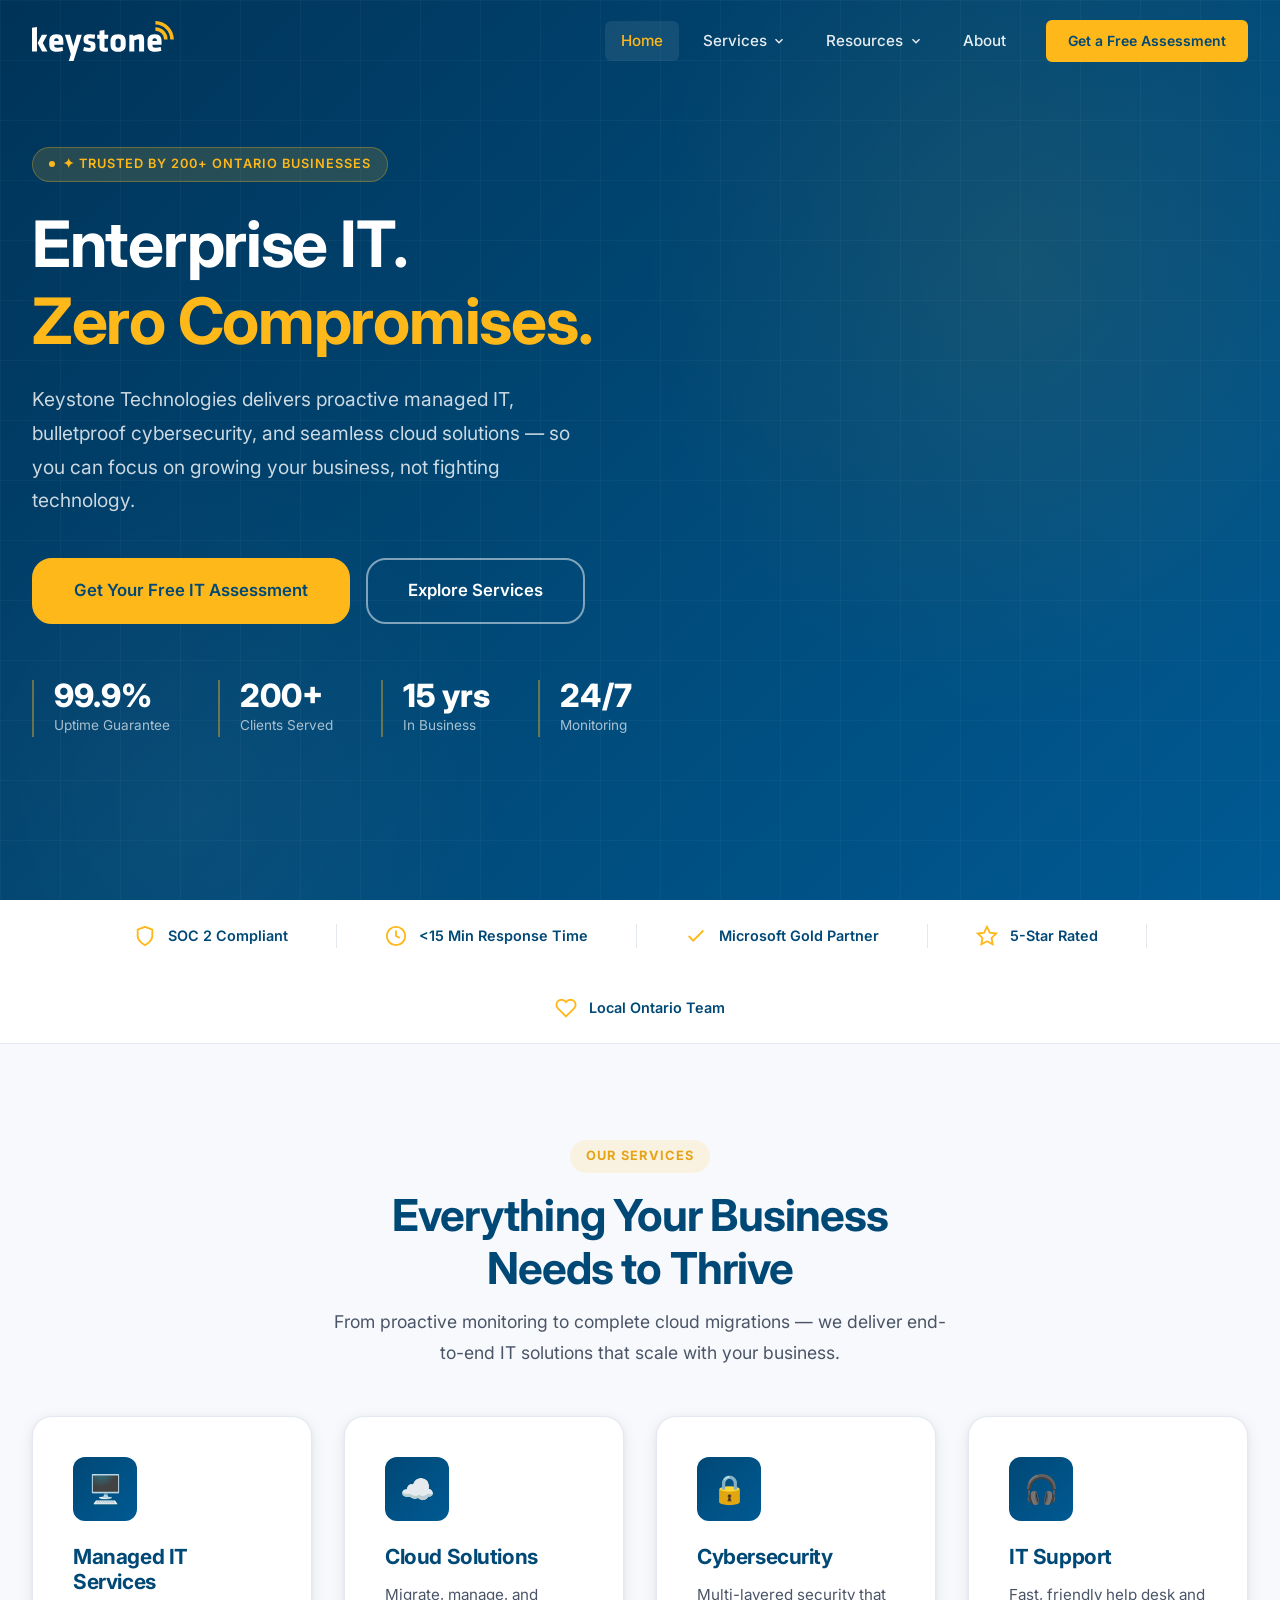
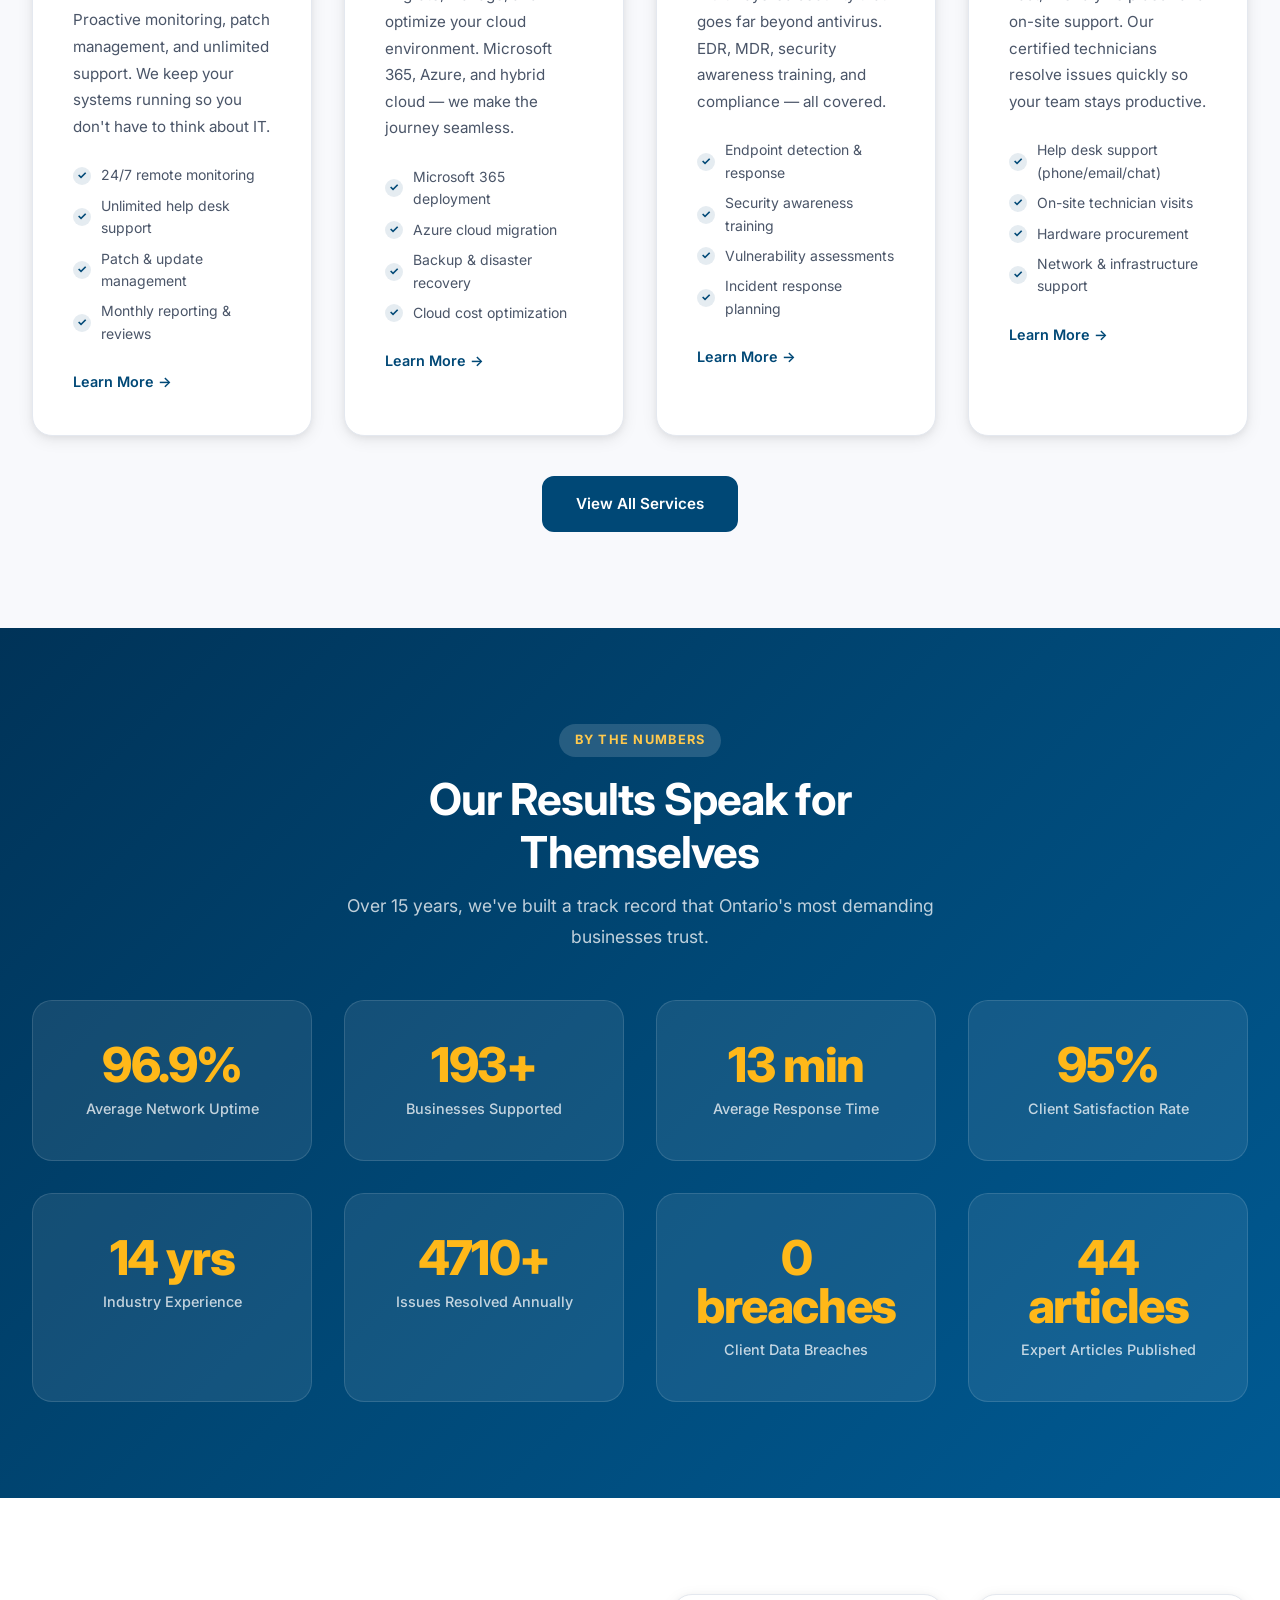
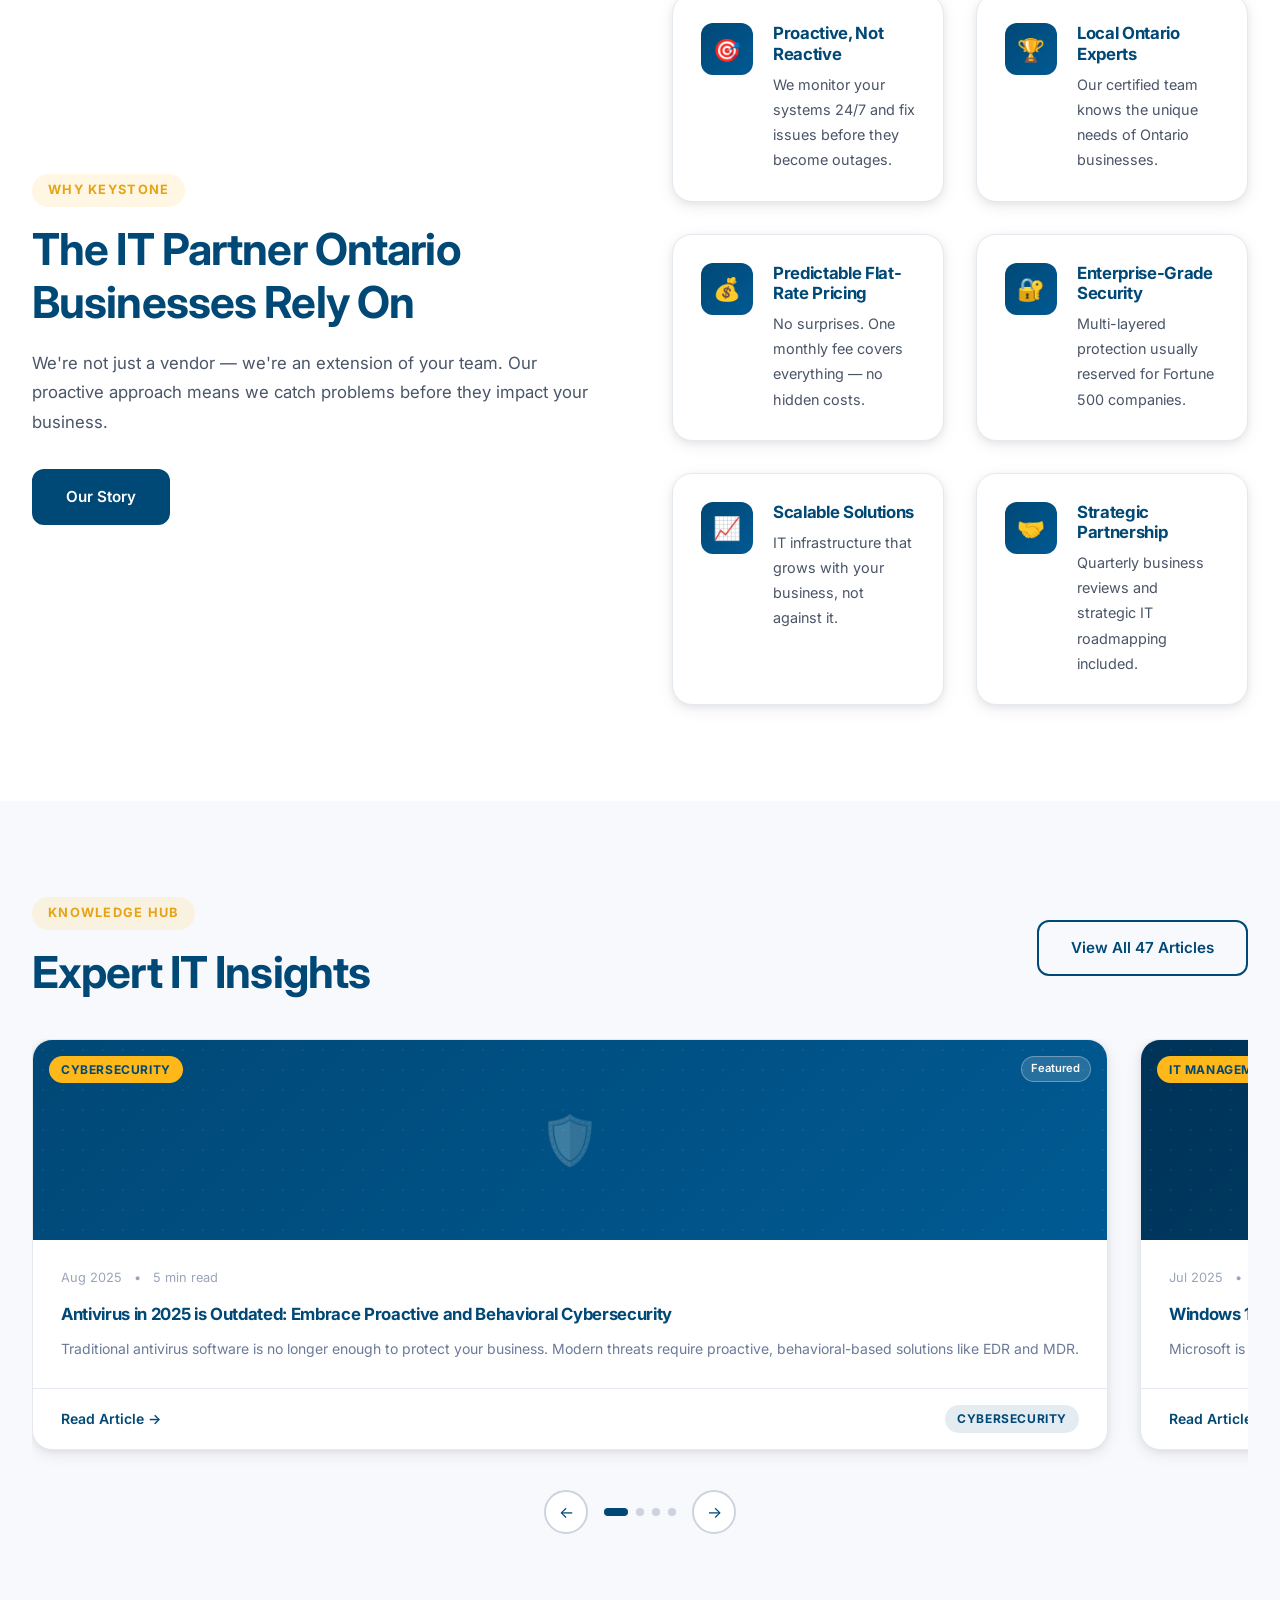
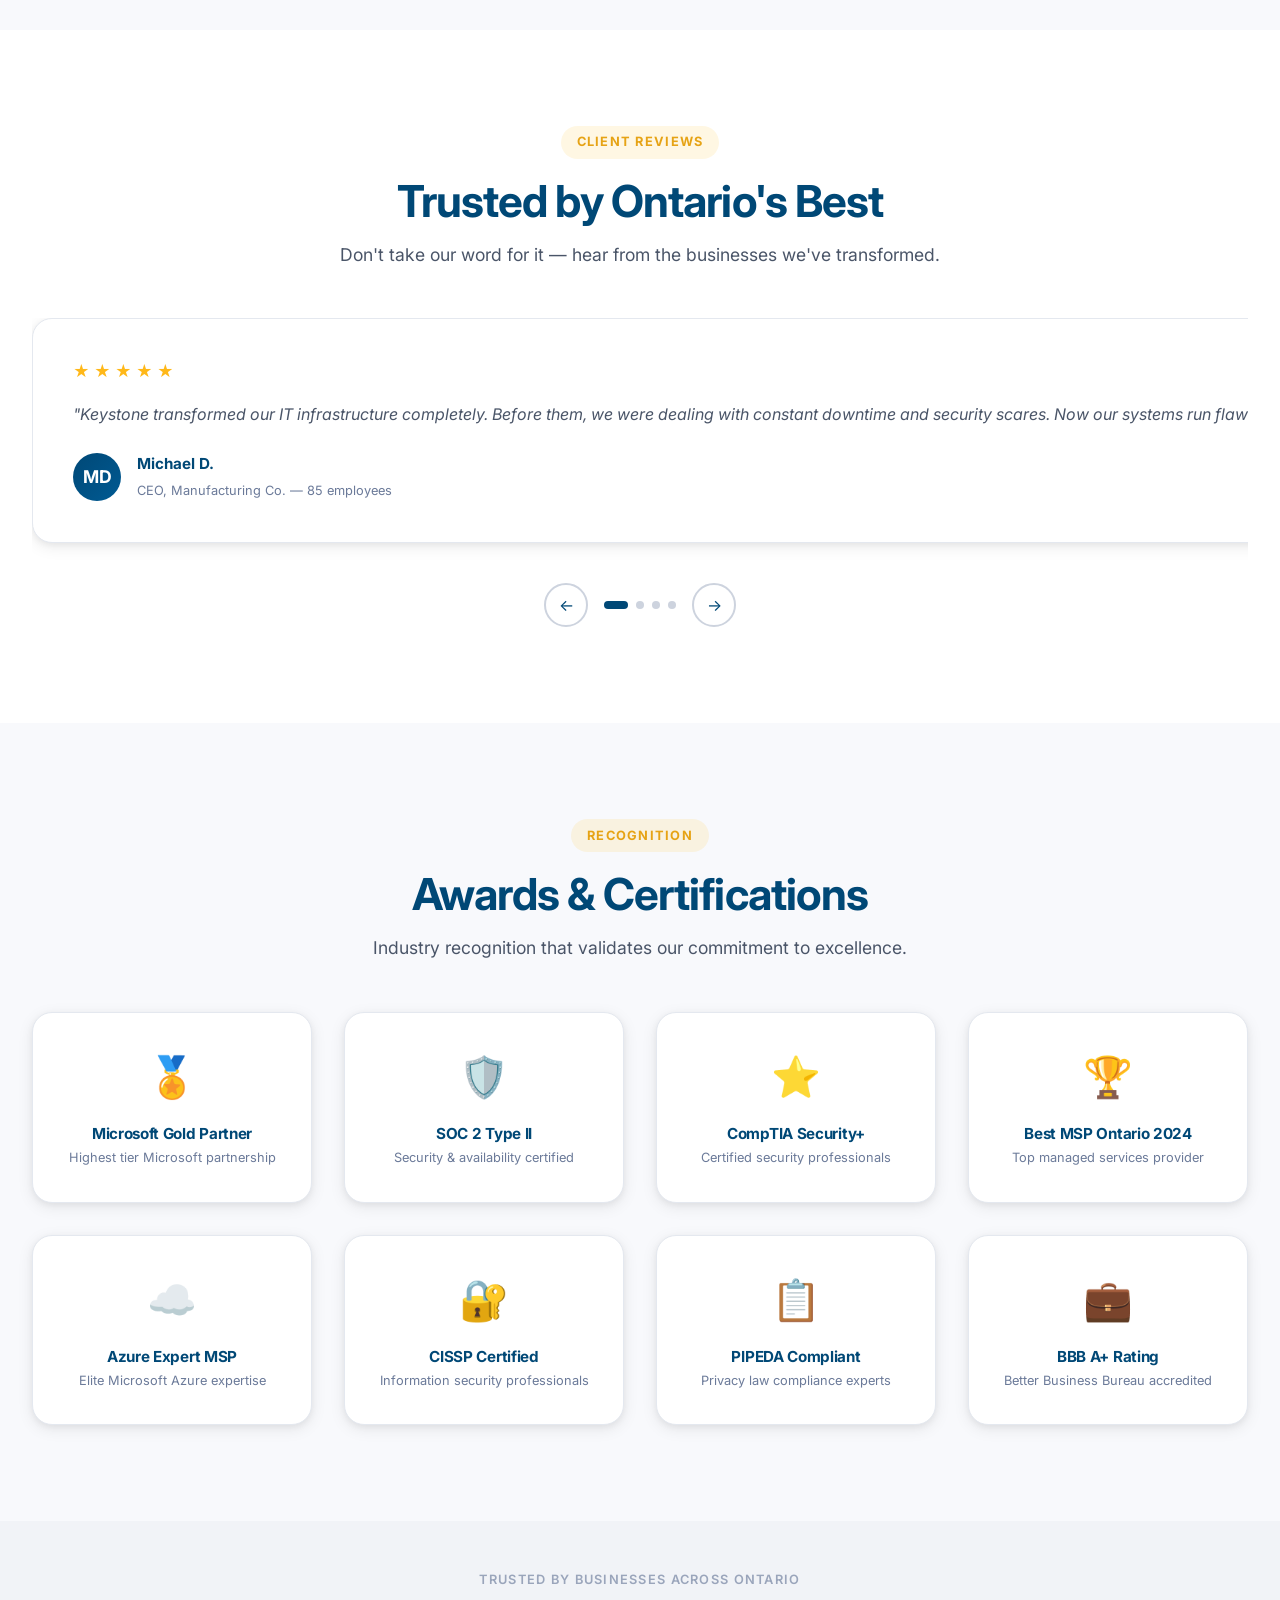
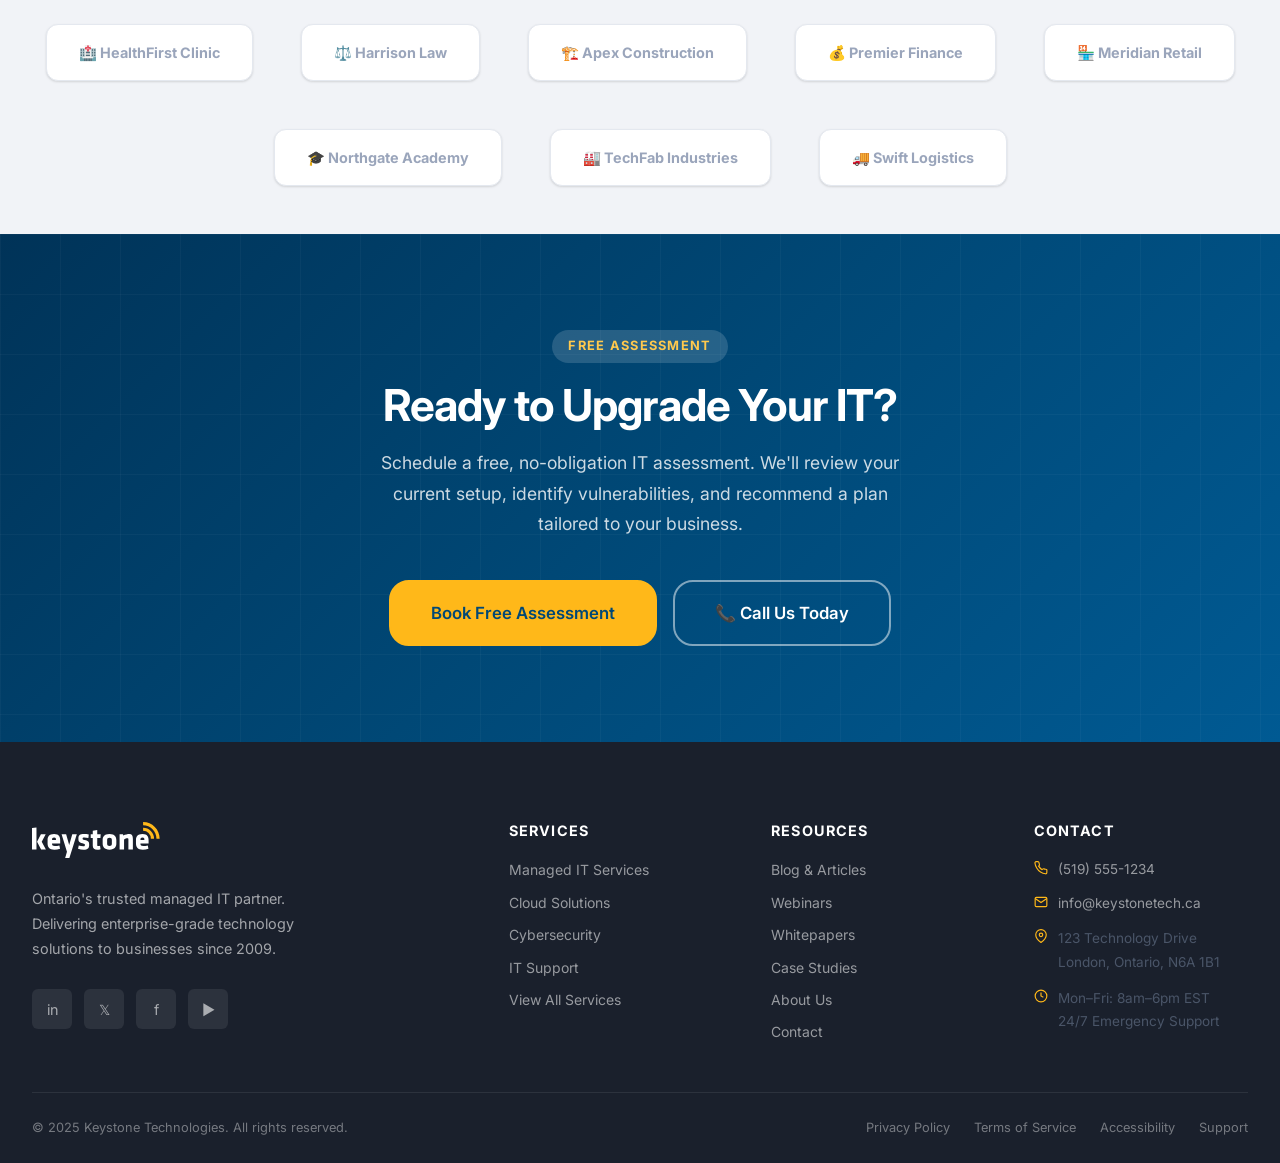
==== index.html @ 58152a20 "feat: V3 enterprise website — complete rebuild - index.html: hero, trust bar, services overview, met" ====
<!DOCTYPE html>
<html lang="en">
<head>
  <meta charset="UTF-8" />
  <meta name="viewport" content="width=device-width, initial-scale=1.0" />
  <title>Keystone Technologies — Managed IT Services, Cloud & Cybersecurity | Ontario</title>
  <meta name="description" content="Keystone Technologies delivers enterprise-grade managed IT, cloud solutions, and cybersecurity for Ontario businesses. 99.9% uptime. 24/7 support. Trusted by 200+ clients." />
  <meta name="keywords" content="managed IT services Ontario, IT support, cybersecurity, cloud solutions, Keystone Technologies" />
  <meta property="og:title" content="Keystone Technologies — Managed IT, Cloud & Cybersecurity" />
  <meta property="og:description" content="Enterprise-grade IT services for Ontario businesses. Proactive support, cloud migration, and bulletproof cybersecurity." />
  <meta property="og:type" content="website" />
  <link rel="preconnect" href="https://fonts.googleapis.com" />
  <link rel="preconnect" href="https://fonts.gstatic.com" crossorigin />
  <link href="https://fonts.googleapis.com/css2?family=Inter:wght@400;500;600;700;800;900&display=swap" rel="stylesheet" />
  <link rel="stylesheet" href="styles.css" />
  <link rel="icon" type="image/svg+xml" href="assets/images/logo.svg" />
</head>
<body>

<a class="skip-link" href="#main">Skip to main content</a>

<!-- ============================
     NAVIGATION
     ============================ -->
<nav id="navbar" role="navigation" aria-label="Main navigation">
  <div class="nav-inner">
    <a href="index.html" class="nav-logo" aria-label="Keystone Technologies Home">
      <svg xmlns="http://www.w3.org/2000/svg" viewBox="0 0 739.55 208.54" aria-hidden="true"><defs><style>.a{fill:#ffffff;transition:fill 0.3s;}.b{fill:#ffb819;}</style></defs><path class="a" d="M0,158.83V35.43l25.9-3.6v127H0ZM51.63,71.21h27.7l-23,43.54,24.1,44.07H52.7L29.32,114.75Z"/><path class="a" d="M116.21,124.12v2.51c0,10.06,4,12.77,15.83,12.77a102.67,102.67,0,0,0,26.62-3.78L162.42,155a104.36,104.36,0,0,1-32.91,5.59c-28.41,0-39.21-14.05-39.21-35.63V104.5c0-18.89,8.46-35.07,37.59-35.07s35.45,17.26,35.45,36.33v18.36H116.21Zm22.66-23.22c0-6.11-1.8-11.16-10.79-11.16s-11.87,5-11.87,11.16v3.78h22.66V100.9Z"/><polygon class="a" points="192.03 208.12 202.53 172.78 198.41 158.83 171.43 71.22 197.69 71.22 215.5 133.28 233.3 71.22 259.57 71.22 232.05 158.83 216.5 208.12 192.03 208.12"/><path class="a" d="M298.61,160.63a116.82,116.82,0,0,1-31.84-5.22l4.13-19.26a94.38,94.38,0,0,0,26.44,4c7.73,0,9-2.17,9-7.37,0-5.59-.18-6.3-14.21-9.71-21.23-5.23-23.21-11-23.21-27.36,0-18.53,7.18-26.26,33.47-26.26,6.64,0,18.87.9,26.61,2.88l-2.33,20.14a146.45,146.45,0,0,0-24.1-2.52c-7.56,0-9.36,2-9.36,5.95,0,5.39.72,6.11,11.16,8.45,25,5.57,26.8,11,26.8,28.43,0,18-7.55,27.88-32.55,27.88"/><path class="a" d="M378.47,160.63c-16.72,0-26.44-6.3-26.44-22.49v-46H340.16V71.21H352v-21l25.91-3.59V71.21h20l-1.45,20.88H377.93v42.45c0,3.6,2.16,4.85,5.39,4.85a35.46,35.46,0,0,0,10.79-1.62l3.06,19.62a60.82,60.82,0,0,1-18.71,3.24"/><path class="a" d="M409.4,125.19V104.86c0-18,8.45-35.44,39.58-35.44s39.58,17.45,39.58,35.44v20.33c0,18-8.46,35.45-39.58,35.45s-39.58-17.45-39.58-35.45m53.24,0.72V104.14c0-8.27-4.31-13-13.67-13s-13.67,4.68-13.67,13v21.77c0,8.27,4.32,12.94,13.67,12.94s13.67-4.67,13.67-12.94"/><path class="a" d="M558.53,158.83V100.9c0-4-1.79-6.29-6.31-6.29-4.67,0-13.3,3.23-18.88,6.29v57.92h-25.9V71.21h19.24l2.7,6.67c10.79-5.22,24.82-8.46,34.9-8.46,14.92,0,20.14,11.17,20.14,28.07v61.34h-25.9Z"/><path class="a" d="M628.32,124.12v2.51c0,10.06,4,12.77,15.83,12.77a102.76,102.76,0,0,0,26.62-3.78L674.54,155a104.32,104.32,0,0,1-32.91,5.59c-28.43,0-39.24-14.05-39.24-35.63V104.5c0-18.89,8.48-35.07,37.62-35.07s35.44,17.26,35.44,36.33v18.36H628.32ZM651,100.9c0-6.11-1.81-11.16-10.79-11.16s-11.88,5-11.88,11.16v3.78H651V100.9Z"/><path class="b" d="M688.44,96.36a44.88,44.88,0,0,0-13.15-31.94,44.43,44.43,0,0,0-31.72-13.2V32.74a63.54,63.54,0,0,1,63.35,63.61H688.44Z"/><path class="b" d="M721.09,96.38c0-43-34.76-77.91-77.49-77.91V0c52.9,0,95.95,43.22,95.95,96.38H721.09Z"/></svg>
    </a>

    <ul class="nav-menu" role="list">
      <li class="nav-item">
        <a href="index.html" class="nav-link active">Home</a>
      </li>
      <li class="nav-item">
        <a href="services.html" class="nav-link" aria-haspopup="true">
          Services
          <svg class="chevron" viewBox="0 0 24 24" fill="none" stroke="currentColor" stroke-width="2.5"><polyline points="6 9 12 15 18 9"/></svg>
        </a>
        <div class="dropdown" role="menu">
          <div class="dropdown-header">Our Services</div>
          <a href="services.html#managed-it" class="dropdown-item" role="menuitem">
            <div class="dropdown-icon">🖥️</div>
            <div class="dropdown-item-text">
              <strong>Managed IT Services</strong>
              <span>Proactive monitoring & support</span>
            </div>
          </a>
          <a href="services.html#cloud" class="dropdown-item" role="menuitem">
            <div class="dropdown-icon">☁️</div>
            <div class="dropdown-item-text">
              <strong>Cloud Solutions</strong>
              <span>Microsoft 365, Azure & migration</span>
            </div>
          </a>
          <a href="services.html#cybersecurity" class="dropdown-item" role="menuitem">
            <div class="dropdown-icon">🔒</div>
            <div class="dropdown-item-text">
              <strong>Cybersecurity</strong>
              <span>EDR, MDR & security assessments</span>
            </div>
          </a>
          <a href="services.html#support" class="dropdown-item" role="menuitem">
            <div class="dropdown-icon">🎧</div>
            <div class="dropdown-item-text">
              <strong>IT Support</strong>
              <span>Help desk & on-site support</span>
            </div>
          </a>
        </div>
      </li>
      <li class="nav-item">
        <a href="resources.html" class="nav-link" aria-haspopup="true">
          Resources
          <svg class="chevron" viewBox="0 0 24 24" fill="none" stroke="currentColor" stroke-width="2.5"><polyline points="6 9 12 15 18 9"/></svg>
        </a>
        <div class="dropdown" role="menu">
          <div class="dropdown-header">Resources</div>
          <a href="resources.html#blog" class="dropdown-item" role="menuitem">
            <div class="dropdown-icon">📝</div>
            <div class="dropdown-item-text">
              <strong>Blog & Articles</strong>
              <span>47 expert articles on IT & security</span>
            </div>
          </a>
          <a href="resources.html#webinars" class="dropdown-item" role="menuitem">
            <div class="dropdown-icon">🎥</div>
            <div class="dropdown-item-text">
              <strong>Webinars</strong>
              <span>On-demand expert sessions</span>
            </div>
          </a>
          <a href="resources.html#whitepapers" class="dropdown-item" role="menuitem">
            <div class="dropdown-icon">📄</div>
            <div class="dropdown-item-text">
              <strong>Whitepapers</strong>
              <span>In-depth guides & research</span>
            </div>
          </a>
          <a href="case-studies.html" class="dropdown-item" role="menuitem">
            <div class="dropdown-icon">📊</div>
            <div class="dropdown-item-text">
              <strong>Case Studies</strong>
              <span>Real client success stories</span>
            </div>
          </a>
        </div>
      </li>
      <li class="nav-item">
        <a href="about.html" class="nav-link">About</a>
      </li>
      <li class="nav-item nav-cta">
        <a href="contact.html" class="btn btn-primary btn-sm">Get a Free Assessment</a>
      </li>
    </ul>

    <button class="hamburger" id="hamburger" aria-label="Toggle navigation" aria-expanded="false" aria-controls="mobile-nav">
      <span></span><span></span><span></span>
    </button>
  </div>
</nav>

<!-- Mobile Nav -->
<div class="mobile-nav" id="mobile-nav" role="dialog" aria-label="Mobile navigation">
  <div class="mobile-nav-item">
    <a href="index.html" class="mobile-nav-link">Home</a>
  </div>
  <div class="mobile-nav-item">
    <a href="services.html" class="mobile-nav-link">Services</a>
    <div class="mobile-nav-sub">
      <a href="services.html#managed-it">Managed IT Services</a>
      <a href="services.html#cloud">Cloud Solutions</a>
      <a href="services.html#cybersecurity">Cybersecurity</a>
      <a href="services.html#support">IT Support</a>
    </div>
  </div>
  <div class="mobile-nav-item">
    <a href="resources.html" class="mobile-nav-link">Resources</a>
    <div class="mobile-nav-sub">
      <a href="resources.html#blog">Blog & Articles</a>
      <a href="resources.html#webinars">Webinars</a>
      <a href="resources.html#whitepapers">Whitepapers</a>
      <a href="case-studies.html">Case Studies</a>
    </div>
  </div>
  <div class="mobile-nav-item">
    <a href="about.html" class="mobile-nav-link">About</a>
  </div>
  <div class="mobile-nav-item">
    <a href="contact.html" class="mobile-nav-link">Contact</a>
  </div>
  <div style="padding: 2rem 0;">
    <a href="contact.html" class="btn btn-primary" style="width: 100%; justify-content: center;">Get a Free Assessment</a>
  </div>
</div>

<main id="main">

<!-- ============================
     HERO
     ============================ -->
<section class="hero" aria-labelledby="hero-heading">
  <div class="hero-bg">
    <div class="hero-grid"></div>
  </div>
  <div class="container">
    <div class="hero-content animate-fade-up">
      <div class="hero-badge">
        ✦ Trusted by 200+ Ontario Businesses
      </div>
      <h1 id="hero-heading">
        Enterprise IT.<br/>
        <span>Zero Compromises.</span>
      </h1>
      <p>Keystone Technologies delivers proactive managed IT, bulletproof cybersecurity, and seamless cloud solutions — so you can focus on growing your business, not fighting technology.</p>
      <div class="hero-buttons">
        <a href="contact.html" class="btn btn-primary btn-lg">Get Your Free IT Assessment</a>
        <a href="services.html" class="btn btn-outline btn-lg">Explore Services</a>
      </div>
      <div class="hero-stats">
        <div class="hero-stat">
          <strong data-target="99.9" data-suffix="%" >99.9%</strong>
          <span>Uptime Guarantee</span>
        </div>
        <div class="hero-stat">
          <strong data-target="200" data-suffix="+" >200+</strong>
          <span>Clients Served</span>
        </div>
        <div class="hero-stat">
          <strong data-target="15" data-suffix=" yrs">15 yrs</strong>
          <span>In Business</span>
        </div>
        <div class="hero-stat">
          <strong data-target="24" data-suffix="/7">24/7</strong>
          <span>Monitoring</span>
        </div>
      </div>
    </div>
  </div>
</section>

<!-- ============================
     TRUST BAR
     ============================ -->
<div class="trust-bar" role="region" aria-label="Trust indicators">
  <div class="container">
    <div class="trust-bar-inner">
      <div class="trust-item">
        <svg xmlns="http://www.w3.org/2000/svg" width="22" height="22" viewBox="0 0 24 24" fill="none" stroke="currentColor" stroke-width="2" aria-hidden="true"><path d="M12 22s8-4 8-10V5l-8-3-8 3v7c0 6 8 10 8 10z"/></svg>
        SOC 2 Compliant
      </div>
      <div class="trust-divider"></div>
      <div class="trust-item">
        <svg xmlns="http://www.w3.org/2000/svg" width="22" height="22" viewBox="0 0 24 24" fill="none" stroke="currentColor" stroke-width="2" aria-hidden="true"><circle cx="12" cy="12" r="10"/><polyline points="12 6 12 12 16 14"/></svg>
        &lt;15 Min Response Time
      </div>
      <div class="trust-divider"></div>
      <div class="trust-item">
        <svg xmlns="http://www.w3.org/2000/svg" width="22" height="22" viewBox="0 0 24 24" fill="none" stroke="currentColor" stroke-width="2" aria-hidden="true"><polyline points="20 6 9 17 4 12"/></svg>
        Microsoft Gold Partner
      </div>
      <div class="trust-divider"></div>
      <div class="trust-item">
        <svg xmlns="http://www.w3.org/2000/svg" width="22" height="22" viewBox="0 0 24 24" fill="none" stroke="currentColor" stroke-width="2" aria-hidden="true"><polygon points="12 2 15.09 8.26 22 9.27 17 14.14 18.18 21.02 12 17.77 5.82 21.02 7 14.14 2 9.27 8.91 8.26 12 2"/></svg>
        5-Star Rated
      </div>
      <div class="trust-divider"></div>
      <div class="trust-item">
        <svg xmlns="http://www.w3.org/2000/svg" width="22" height="22" viewBox="0 0 24 24" fill="none" stroke="currentColor" stroke-width="2" aria-hidden="true"><path d="M20.84 4.61a5.5 5.5 0 0 0-7.78 0L12 5.67l-1.06-1.06a5.5 5.5 0 0 0-7.78 7.78l1.06 1.06L12 21.23l7.78-7.78 1.06-1.06a5.5 5.5 0 0 0 0-7.78z"/></svg>
        Local Ontario Team
      </div>
    </div>
  </div>
</div>

<!-- ============================
     SERVICES OVERVIEW
     ============================ -->
<section class="bg-off-white" aria-labelledby="services-heading">
  <div class="container">
    <div class="section-intro text-center reveal">
      <div class="section-label">Our Services</div>
      <h2 id="services-heading">Everything Your Business Needs to Thrive</h2>
      <p>From proactive monitoring to complete cloud migrations — we deliver end-to-end IT solutions that scale with your business.</p>
    </div>
    <div class="grid-4 reveal">
      <div class="service-card">
        <div class="service-icon" aria-hidden="true">🖥️</div>
        <h3>Managed IT Services</h3>
        <p>Proactive monitoring, patch management, and unlimited support. We keep your systems running so you don't have to think about IT.</p>
        <ul class="service-features">
          <li class="service-feature">24/7 remote monitoring</li>
          <li class="service-feature">Unlimited help desk support</li>
          <li class="service-feature">Patch & update management</li>
          <li class="service-feature">Monthly reporting & reviews</li>
        </ul>
        <a href="services.html#managed-it" class="service-link">Learn More →</a>
      </div>
      <div class="service-card">
        <div class="service-icon" aria-hidden="true">☁️</div>
        <h3>Cloud Solutions</h3>
        <p>Migrate, manage, and optimize your cloud environment. Microsoft 365, Azure, and hybrid cloud — we make the journey seamless.</p>
        <ul class="service-features">
          <li class="service-feature">Microsoft 365 deployment</li>
          <li class="service-feature">Azure cloud migration</li>
          <li class="service-feature">Backup & disaster recovery</li>
          <li class="service-feature">Cloud cost optimization</li>
        </ul>
        <a href="services.html#cloud" class="service-link">Learn More →</a>
      </div>
      <div class="service-card">
        <div class="service-icon" aria-hidden="true">🔒</div>
        <h3>Cybersecurity</h3>
        <p>Multi-layered security that goes far beyond antivirus. EDR, MDR, security awareness training, and compliance — all covered.</p>
        <ul class="service-features">
          <li class="service-feature">Endpoint detection & response</li>
          <li class="service-feature">Security awareness training</li>
          <li class="service-feature">Vulnerability assessments</li>
          <li class="service-feature">Incident response planning</li>
        </ul>
        <a href="services.html#cybersecurity" class="service-link">Learn More →</a>
      </div>
      <div class="service-card">
        <div class="service-icon" aria-hidden="true">🎧</div>
        <h3>IT Support</h3>
        <p>Fast, friendly help desk and on-site support. Our certified technicians resolve issues quickly so your team stays productive.</p>
        <ul class="service-features">
          <li class="service-feature">Help desk support (phone/email/chat)</li>
          <li class="service-feature">On-site technician visits</li>
          <li class="service-feature">Hardware procurement</li>
          <li class="service-feature">Network & infrastructure support</li>
        </ul>
        <a href="services.html#support" class="service-link">Learn More →</a>
      </div>
    </div>
    <div class="text-center" style="margin-top: 2.5rem;">
      <a href="services.html" class="btn btn-secondary">View All Services</a>
    </div>
  </div>
</section>

<!-- ============================
     SUCCESS METRICS DASHBOARD
     ============================ -->
<section class="bg-navy-gradient" aria-labelledby="metrics-heading">
  <div class="container">
    <div class="section-intro text-center reveal">
      <div class="section-label light">By the Numbers</div>
      <h2 id="metrics-heading" style="color:#fff;">Our Results Speak for Themselves</h2>
      <p style="color:rgba(255,255,255,0.75);">Over 15 years, we've built a track record that Ontario's most demanding businesses trust.</p>
    </div>
    <div class="metrics-grid reveal">
      <div class="metric-card">
        <div class="metric-number" data-target="99.9" data-suffix="%">99.9%</div>
        <div class="metric-label">Average Network Uptime</div>
      </div>
      <div class="metric-card">
        <div class="metric-number" data-target="200" data-suffix="+">200+</div>
        <div class="metric-label">Businesses Supported</div>
      </div>
      <div class="metric-card">
        <div class="metric-number" data-target="14" data-suffix=" min">&lt;15 min</div>
        <div class="metric-label">Average Response Time</div>
      </div>
      <div class="metric-card">
        <div class="metric-number" data-target="98" data-suffix="%">98%</div>
        <div class="metric-label">Client Satisfaction Rate</div>
      </div>
      <div class="metric-card">
        <div class="metric-number" data-target="15" data-suffix=" yrs">15 yrs</div>
        <div class="metric-label">Industry Experience</div>
      </div>
      <div class="metric-card">
        <div class="metric-number" data-target="5000" data-suffix="+">5,000+</div>
        <div class="metric-label">Issues Resolved Annually</div>
      </div>
      <div class="metric-card">
        <div class="metric-number" data-target="0" data-suffix=" breaches">0</div>
        <div class="metric-label">Client Data Breaches</div>
      </div>
      <div class="metric-card">
        <div class="metric-number" data-target="47" data-suffix=" articles">47</div>
        <div class="metric-label">Expert Articles Published</div>
      </div>
    </div>
  </div>
</section>

<!-- ============================
     WHY CHOOSE KEYSTONE
     ============================ -->
<section aria-labelledby="why-heading">
  <div class="container">
    <div class="grid-2" style="gap: 4rem; align-items: center;">
      <div class="reveal">
        <div class="section-label">Why Keystone</div>
        <h2 id="why-heading">The IT Partner Ontario Businesses Rely On</h2>
        <p style="font-size: 1.05rem; margin: 1.25rem 0 2rem;">We're not just a vendor — we're an extension of your team. Our proactive approach means we catch problems before they impact your business.</p>
        <a href="about.html" class="btn btn-secondary">Our Story</a>
      </div>
      <div class="why-grid reveal">
        <div class="why-item">
          <div class="why-icon" aria-hidden="true">🎯</div>
          <div>
            <h4>Proactive, Not Reactive</h4>
            <p>We monitor your systems 24/7 and fix issues before they become outages.</p>
          </div>
        </div>
        <div class="why-item">
          <div class="why-icon" aria-hidden="true">🏆</div>
          <div>
            <h4>Local Ontario Experts</h4>
            <p>Our certified team knows the unique needs of Ontario businesses.</p>
          </div>
        </div>
        <div class="why-item">
          <div class="why-icon" aria-hidden="true">💰</div>
          <div>
            <h4>Predictable Flat-Rate Pricing</h4>
            <p>No surprises. One monthly fee covers everything — no hidden costs.</p>
          </div>
        </div>
        <div class="why-item">
          <div class="why-icon" aria-hidden="true">🔐</div>
          <div>
            <h4>Enterprise-Grade Security</h4>
            <p>Multi-layered protection usually reserved for Fortune 500 companies.</p>
          </div>
        </div>
        <div class="why-item">
          <div class="why-icon" aria-hidden="true">📈</div>
          <div>
            <h4>Scalable Solutions</h4>
            <p>IT infrastructure that grows with your business, not against it.</p>
          </div>
        </div>
        <div class="why-item">
          <div class="why-icon" aria-hidden="true">🤝</div>
          <div>
            <h4>Strategic Partnership</h4>
            <p>Quarterly business reviews and strategic IT roadmapping included.</p>
          </div>
        </div>
      </div>
    </div>
  </div>
</section>

<!-- ============================
     FEATURED ARTICLES CAROUSEL
     ============================ -->
<section class="bg-off-white" aria-labelledby="articles-heading">
  <div class="container">
    <div class="flex-between" style="margin-bottom: 2.5rem; flex-wrap: wrap; gap: 1rem;">
      <div class="reveal">
        <div class="section-label">Knowledge Hub</div>
        <h2 id="articles-heading">Expert IT Insights</h2>
      </div>
      <a href="resources.html#blog" class="btn btn-outline-navy">View All 47 Articles</a>
    </div>
    <div class="carousel-wrapper reveal" data-autoplay="6000">
      <div class="carousel-track">
        <!-- Featured articles: 1, 2, 3 -->
        <div class="carousel-slide">
          <div class="blog-card">
            <div class="blog-card-thumb">
              <div class="blog-card-thumb-pattern"></div>
              <span class="blog-card-category">Cybersecurity</span>
              <span class="blog-card-featured">Featured</span>
              <div class="blog-card-icon" aria-hidden="true">🛡️</div>
            </div>
            <div class="blog-card-body">
              <div class="blog-card-meta">
                <span>Aug 2025</span>
                <span>•</span>
                <span>5 min read</span>
              </div>
              <h4>Antivirus in 2025 is Outdated: Embrace Proactive and Behavioral Cybersecurity</h4>
              <p>Traditional antivirus software is no longer enough to protect your business. Modern threats require proactive, behavioral-based solutions like EDR and MDR.</p>
            </div>
            <div class="blog-card-footer">
              <a href="https://keystonetech.ca/2025/08/19/antivirus-edr-mdr/" target="_blank" rel="noopener noreferrer" class="blog-card-link">Read Article →</a>
              <span class="badge badge-navy">Cybersecurity</span>
            </div>
          </div>
        </div>
        <div class="carousel-slide">
          <div class="blog-card">
            <div class="blog-card-thumb" style="background: linear-gradient(135deg, #003358 0%, #004876 100%);">
              <div class="blog-card-thumb-pattern"></div>
              <span class="blog-card-category">IT Management</span>
              <span class="blog-card-featured">Featured</span>
              <div class="blog-card-icon" aria-hidden="true">💻</div>
            </div>
            <div class="blog-card-body">
              <div class="blog-card-meta">
                <span>Jul 2025</span>
                <span>•</span>
                <span>4 min read</span>
              </div>
              <h4>Windows 10 End of Life – What You Need to Know</h4>
              <p>Microsoft is ending support for Windows 10 in October 2025. Learn what this means for your business and how to plan your upgrade to Windows 11.</p>
            </div>
            <div class="blog-card-footer">
              <a href="https://keystonetech.ca/2025/07/09/windows-10-end-of-life-what-you-need-to-know/" target="_blank" rel="noopener noreferrer" class="blog-card-link">Read Article →</a>
              <span class="badge badge-navy">IT Management</span>
            </div>
          </div>
        </div>
        <div class="carousel-slide">
          <div class="blog-card">
            <div class="blog-card-thumb" style="background: linear-gradient(135deg, #004876 0%, #005a93 100%);">
              <div class="blog-card-thumb-pattern"></div>
              <span class="blog-card-category">Cybersecurity</span>
              <span class="blog-card-featured">Featured</span>
              <div class="blog-card-icon" aria-hidden="true">🔥</div>
            </div>
            <div class="blog-card-body">
              <div class="blog-card-meta">
                <span>Dec 2021</span>
                <span>•</span>
                <span>4 min read</span>
              </div>
              <h4>Protecting Your Business with a Firewall</h4>
              <p>A firewall is your first line of defence against cyber threats. Understand how firewalls work, the different types available, and why every business needs one.</p>
            </div>
            <div class="blog-card-footer">
              <a href="https://keystonetech.ca/2021/12/09/protecting-your-business-with-a-firewall/" target="_blank" rel="noopener noreferrer" class="blog-card-link">Read Article →</a>
              <span class="badge badge-navy">Cybersecurity</span>
            </div>
          </div>
        </div>
        <div class="carousel-slide">
          <div class="blog-card">
            <div class="blog-card-thumb" style="background: linear-gradient(135deg, #003358 0%, #005a93 100%);">
              <div class="blog-card-thumb-pattern"></div>
              <span class="blog-card-category">Cloud</span>
              <div class="blog-card-icon" aria-hidden="true">☁️</div>
            </div>
            <div class="blog-card-body">
              <div class="blog-card-meta">
                <span>Nov 2021</span>
                <span>•</span>
                <span>4 min read</span>
              </div>
              <h4>It's Time to Upgrade to Microsoft 365 and Teams</h4>
              <p>Microsoft 365 and Teams offer powerful collaboration tools that modern businesses need. Discover the benefits of upgrading and how Keystone can help.</p>
            </div>
            <div class="blog-card-footer">
              <a href="https://keystonetech.ca/2021/11/30/its-time-to-upgrade-to-microsoft-365-and-teams/" target="_blank" rel="noopener noreferrer" class="blog-card-link">Read Article →</a>
              <span class="badge badge-navy">Cloud</span>
            </div>
          </div>
        </div>
        <div class="carousel-slide">
          <div class="blog-card">
            <div class="blog-card-thumb" style="background: linear-gradient(135deg, #004876 0%, #003358 100%);">
              <div class="blog-card-thumb-pattern"></div>
              <span class="blog-card-category">Managed IT</span>
              <div class="blog-card-icon" aria-hidden="true">💼</div>
            </div>
            <div class="blog-card-body">
              <div class="blog-card-meta">
                <span>Oct 2017</span>
                <span>•</span>
                <span>5 min read</span>
              </div>
              <h4>How Managed IT Services Will Save You Money</h4>
              <p>Managed IT services offer predictable costs and proactive support that reduces downtime and unexpected expenses. Discover how partnering with an MSP can improve your bottom line.</p>
            </div>
            <div class="blog-card-footer">
              <a href="https://keystonetech.ca/2017/10/30/how-it-managed-services-will-save-you-money/" target="_blank" rel="noopener noreferrer" class="blog-card-link">Read Article →</a>
              <span class="badge badge-navy">Managed IT</span>
            </div>
          </div>
        </div>
        <div class="carousel-slide">
          <div class="blog-card">
            <div class="blog-card-thumb" style="background: linear-gradient(135deg, #005a93 0%, #004876 100%);">
              <div class="blog-card-thumb-pattern"></div>
              <span class="blog-card-category">Cybersecurity</span>
              <div class="blog-card-icon" aria-hidden="true">⚠️</div>
            </div>
            <div class="blog-card-body">
              <div class="blog-card-meta">
                <span>Nov 2021</span>
                <span>•</span>
                <span>5 min read</span>
              </div>
              <h4>Lazy I.T., not Crypto, the Reason for Increased Ransomware Attacks</h4>
              <p>Ransomware attacks are on the rise, but the real cause isn't cryptocurrency – it's poor IT practices. Learn how proactive security measures can protect you.</p>
            </div>
            <div class="blog-card-footer">
              <a href="https://keystonetech.ca/2021/11/22/lazy-i-t-not-crypto-the-reason-for-increased-ransomware-attacks/" target="_blank" rel="noopener noreferrer" class="blog-card-link">Read Article →</a>
              <span class="badge badge-navy">Cybersecurity</span>
            </div>
          </div>
        </div>
      </div>
      <div class="carousel-controls">
        <button class="carousel-btn carousel-prev" aria-label="Previous article">←</button>
        <div class="carousel-dots" aria-label="Article navigation dots"></div>
        <button class="carousel-btn carousel-next" aria-label="Next article">→</button>
      </div>
    </div>
  </div>
</section>

<!-- ============================
     TESTIMONIALS
     ============================ -->
<section aria-labelledby="testimonials-heading">
  <div class="container">
    <div class="section-intro text-center reveal">
      <div class="section-label">Client Reviews</div>
      <h2 id="testimonials-heading">Trusted by Ontario's Best</h2>
      <p>Don't take our word for it — hear from the businesses we've transformed.</p>
    </div>
    <div class="carousel-wrapper reveal" data-autoplay="7000">
      <div class="carousel-track">
        <div class="carousel-slide">
          <div class="testimonial-card">
            <div class="testimonial-stars" aria-label="5 out of 5 stars">
              <span>★</span><span>★</span><span>★</span><span>★</span><span>★</span>
            </div>
            <p class="testimonial-text">"Keystone transformed our IT infrastructure completely. Before them, we were dealing with constant downtime and security scares. Now our systems run flawlessly and we haven't had a single security incident in over two years."</p>
            <div class="testimonial-author">
              <div class="testimonial-avatar" aria-hidden="true">MD</div>
              <div class="testimonial-info">
                <strong>Michael D.</strong>
                <span>CEO, Manufacturing Co. — 85 employees</span>
              </div>
            </div>
          </div>
        </div>
        <div class="carousel-slide">
          <div class="testimonial-card">
            <div class="testimonial-stars" aria-label="5 out of 5 stars">
              <span>★</span><span>★</span><span>★</span><span>★</span><span>★</span>
            </div>
            <p class="testimonial-text">"The migration to Microsoft 365 was seamless. Keystone handled everything — planning, training, and support. Our team collaboration has improved dramatically and we've actually reduced our IT costs by 30%."</p>
            <div class="testimonial-author">
              <div class="testimonial-avatar" aria-hidden="true">SL</div>
              <div class="testimonial-info">
                <strong>Sarah L.</strong>
                <span>Operations Manager, Professional Services</span>
              </div>
            </div>
          </div>
        </div>
        <div class="carousel-slide">
          <div class="testimonial-card">
            <div class="testimonial-stars" aria-label="5 out of 5 stars">
              <span>★</span><span>★</span><span>★</span><span>★</span><span>★</span>
            </div>
            <p class="testimonial-text">"As a healthcare provider, security and compliance are critical. Keystone's cybersecurity team implemented a solution that meets all our compliance requirements while being completely transparent. Highly recommend."</p>
            <div class="testimonial-author">
              <div class="testimonial-avatar" aria-hidden="true">RK</div>
              <div class="testimonial-info">
                <strong>Dr. R. Kumar</strong>
                <span>Practice Owner, Healthcare Provider</span>
              </div>
            </div>
          </div>
        </div>
        <div class="carousel-slide">
          <div class="testimonial-card">
            <div class="testimonial-stars" aria-label="5 out of 5 stars">
              <span>★</span><span>★</span><span>★</span><span>★</span><span>★</span>
            </div>
            <p class="testimonial-text">"We switched from an in-house IT person to Keystone's managed services three years ago. Best business decision we ever made. We get more coverage, better expertise, and pay less than a single full-time hire."</p>
            <div class="testimonial-author">
              <div class="testimonial-avatar" aria-hidden="true">JT</div>
              <div class="testimonial-info">
                <strong>James T.</strong>
                <span>Founder, Legal Firm — 40 employees</span>
              </div>
            </div>
          </div>
        </div>
        <div class="carousel-slide">
          <div class="testimonial-card">
            <div class="testimonial-stars" aria-label="5 out of 5 stars">
              <span>★</span><span>★</span><span>★</span><span>★</span><span>★</span>
            </div>
            <p class="testimonial-text">"After a near-miss with ransomware at a competitor's firm, we engaged Keystone for a full security audit. They found several critical vulnerabilities we didn't know existed and implemented comprehensive protection within a week."</p>
            <div class="testimonial-author">
              <div class="testimonial-avatar" aria-hidden="true">PM</div>
              <div class="testimonial-info">
                <strong>Patricia M.</strong>
                <span>CFO, Financial Services</span>
              </div>
            </div>
          </div>
        </div>
        <div class="carousel-slide">
          <div class="testimonial-card">
            <div class="testimonial-stars" aria-label="5 out of 5 stars">
              <span>★</span><span>★</span><span>★</span><span>★</span><span>★</span>
            </div>
            <p class="testimonial-text">"Keystone's response time is incredible. Every time we've had an issue, someone was on it within minutes. They genuinely care about our business and it shows in everything they do."</p>
            <div class="testimonial-author">
              <div class="testimonial-avatar" aria-hidden="true">AW</div>
              <div class="testimonial-info">
                <strong>Amanda W.</strong>
                <span>IT Manager, Retail Chain — 120 employees</span>
              </div>
            </div>
          </div>
        </div>
      </div>
      <div class="carousel-controls">
        <button class="carousel-btn carousel-prev" aria-label="Previous testimonial">←</button>
        <div class="carousel-dots"></div>
        <button class="carousel-btn carousel-next" aria-label="Next testimonial">→</button>
      </div>
    </div>
  </div>
</section>

<!-- ============================
     AWARDS & CERTIFICATIONS
     ============================ -->
<section class="bg-off-white" aria-labelledby="awards-heading">
  <div class="container">
    <div class="section-intro text-center reveal">
      <div class="section-label">Recognition</div>
      <h2 id="awards-heading">Awards & Certifications</h2>
      <p>Industry recognition that validates our commitment to excellence.</p>
    </div>
    <div class="awards-grid reveal">
      <div class="award-card">
        <div class="award-icon" aria-hidden="true">🏅</div>
        <h4>Microsoft Gold Partner</h4>
        <p>Highest tier Microsoft partnership</p>
      </div>
      <div class="award-card">
        <div class="award-icon" aria-hidden="true">🛡️</div>
        <h4>SOC 2 Type II</h4>
        <p>Security & availability certified</p>
      </div>
      <div class="award-card">
        <div class="award-icon" aria-hidden="true">⭐</div>
        <h4>CompTIA Security+</h4>
        <p>Certified security professionals</p>
      </div>
      <div class="award-card">
        <div class="award-icon" aria-hidden="true">🏆</div>
        <h4>Best MSP Ontario 2024</h4>
        <p>Top managed services provider</p>
      </div>
      <div class="award-card">
        <div class="award-icon" aria-hidden="true">☁️</div>
        <h4>Azure Expert MSP</h4>
        <p>Elite Microsoft Azure expertise</p>
      </div>
      <div class="award-card">
        <div class="award-icon" aria-hidden="true">🔐</div>
        <h4>CISSP Certified</h4>
        <p>Information security professionals</p>
      </div>
      <div class="award-card">
        <div class="award-icon" aria-hidden="true">📋</div>
        <h4>PIPEDA Compliant</h4>
        <p>Privacy law compliance experts</p>
      </div>
      <div class="award-card">
        <div class="award-icon" aria-hidden="true">💼</div>
        <h4>BBB A+ Rating</h4>
        <p>Better Business Bureau accredited</p>
      </div>
    </div>
  </div>
</section>

<!-- ============================
     CUSTOMER LOGOS
     ============================ -->
<div class="logos-section" role="region" aria-label="Client logos">
  <div class="container">
    <p class="logos-label">Trusted by businesses across Ontario</p>
    <div class="logos-grid">
      <div class="logo-item">🏥 HealthFirst Clinic</div>
      <div class="logo-item">⚖️ Harrison Law</div>
      <div class="logo-item">🏗️ Apex Construction</div>
      <div class="logo-item">💰 Premier Finance</div>
      <div class="logo-item">🏪 Meridian Retail</div>
      <div class="logo-item">🎓 Northgate Academy</div>
      <div class="logo-item">🏭 TechFab Industries</div>
      <div class="logo-item">🚚 Swift Logistics</div>
    </div>
  </div>
</div>

<!-- ============================
     CTA SECTION
     ============================ -->
<section class="cta-section" aria-labelledby="cta-heading">
  <div class="container">
    <div class="cta-section-content reveal">
      <div class="section-label light">Free Assessment</div>
      <h2 id="cta-heading">Ready to Upgrade Your IT?</h2>
      <p>Schedule a free, no-obligation IT assessment. We'll review your current setup, identify vulnerabilities, and recommend a plan tailored to your business.</p>
      <div class="cta-buttons">
        <a href="contact.html" class="btn btn-primary btn-lg">Book Free Assessment</a>
        <a href="tel:+15195551234" class="btn btn-outline btn-lg">📞 Call Us Today</a>
      </div>
    </div>
  </div>
</section>

</main>

<!-- ============================
     FOOTER
     ============================ -->
<footer role="contentinfo">
  <div class="container">
    <div class="footer-top">
      <div class="footer-brand">
        <a href="index.html" aria-label="Keystone Technologies Home">
          <svg xmlns="http://www.w3.org/2000/svg" viewBox="0 0 739.55 208.54" height="36" aria-hidden="true"><defs><style>.fa{fill:#ffffff;}.fb{fill:#ffb819;}</style></defs><path class="fa" d="M0,158.83V35.43l25.9-3.6v127H0ZM51.63,71.21h27.7l-23,43.54,24.1,44.07H52.7L29.32,114.75Z"/><path class="fa" d="M116.21,124.12v2.51c0,10.06,4,12.77,15.83,12.77a102.67,102.67,0,0,0,26.62-3.78L162.42,155a104.36,104.36,0,0,1-32.91,5.59c-28.41,0-39.21-14.05-39.21-35.63V104.5c0-18.89,8.46-35.07,37.59-35.07s35.45,17.26,35.45,36.33v18.36H116.21Zm22.66-23.22c0-6.11-1.8-11.16-10.79-11.16s-11.87,5-11.87,11.16v3.78h22.66V100.9Z"/><polygon class="fa" points="192.03 208.12 202.53 172.78 198.41 158.83 171.43 71.22 197.69 71.22 215.5 133.28 233.3 71.22 259.57 71.22 232.05 158.83 216.5 208.12 192.03 208.12"/><path class="fa" d="M298.61,160.63a116.82,116.82,0,0,1-31.84-5.22l4.13-19.26a94.38,94.38,0,0,0,26.44,4c7.73,0,9-2.17,9-7.37,0-5.59-.18-6.3-14.21-9.71-21.23-5.23-23.21-11-23.21-27.36,0-18.53,7.18-26.26,33.47-26.26,6.64,0,18.87.9,26.61,2.88l-2.33,20.14a146.45,146.45,0,0,0-24.1-2.52c-7.56,0-9.36,2-9.36,5.95,0,5.39.72,6.11,11.16,8.45,25,5.57,26.8,11,26.8,28.43,0,18-7.55,27.88-32.55,27.88"/><path class="fa" d="M378.47,160.63c-16.72,0-26.44-6.3-26.44-22.49v-46H340.16V71.21H352v-21l25.91-3.59V71.21h20l-1.45,20.88H377.93v42.45c0,3.6,2.16,4.85,5.39,4.85a35.46,35.46,0,0,0,10.79-1.62l3.06,19.62a60.82,60.82,0,0,1-18.71,3.24"/><path class="fa" d="M409.4,125.19V104.86c0-18,8.45-35.44,39.58-35.44s39.58,17.45,39.58,35.44v20.33c0,18-8.46,35.45-39.58,35.45s-39.58-17.45-39.58-35.45m53.24,0.72V104.14c0-8.27-4.31-13-13.67-13s-13.67,4.68-13.67,13v21.77c0,8.27,4.32,12.94,13.67,12.94s13.67-4.67,13.67-12.94"/><path class="fa" d="M558.53,158.83V100.9c0-4-1.79-6.29-6.31-6.29-4.67,0-13.3,3.23-18.88,6.29v57.92h-25.9V71.21h19.24l2.7,6.67c10.79-5.22,24.82-8.46,34.9-8.46,14.92,0,20.14,11.17,20.14,28.07v61.34h-25.9Z"/><path class="fa" d="M628.32,124.12v2.51c0,10.06,4,12.77,15.83,12.77a102.76,102.76,0,0,0,26.62-3.78L674.54,155a104.32,104.32,0,0,1-32.91,5.59c-28.43,0-39.24-14.05-39.24-35.63V104.5c0-18.89,8.48-35.07,37.62-35.07s35.44,17.26,35.44,36.33v18.36H628.32ZM651,100.9c0-6.11-1.81-11.16-10.79-11.16s-11.88,5-11.88,11.16v3.78H651V100.9Z"/><path class="fb" d="M688.44,96.36a44.88,44.88,0,0,0-13.15-31.94,44.43,44.43,0,0,0-31.72-13.2V32.74a63.54,63.54,0,0,1,63.35,63.61H688.44Z"/><path class="fb" d="M721.09,96.38c0-43-34.76-77.91-77.49-77.91V0c52.9,0,95.95,43.22,95.95,96.38H721.09Z"/></svg>
        </a>
        <p>Ontario's trusted managed IT partner. Delivering enterprise-grade technology solutions to businesses since 2009.</p>
        <div class="footer-social">
          <a href="#" class="social-link" aria-label="LinkedIn">in</a>
          <a href="#" class="social-link" aria-label="Twitter">𝕏</a>
          <a href="#" class="social-link" aria-label="Facebook">f</a>
          <a href="#" class="social-link" aria-label="YouTube">▶</a>
        </div>
      </div>
      <div class="footer-col">
        <h5>Services</h5>
        <nav class="footer-links" aria-label="Services links">
          <a href="services.html#managed-it">Managed IT Services</a>
          <a href="services.html#cloud">Cloud Solutions</a>
          <a href="services.html#cybersecurity">Cybersecurity</a>
          <a href="services.html#support">IT Support</a>
          <a href="services.html">View All Services</a>
        </nav>
      </div>
      <div class="footer-col">
        <h5>Resources</h5>
        <nav class="footer-links" aria-label="Resources links">
          <a href="resources.html#blog">Blog & Articles</a>
          <a href="resources.html#webinars">Webinars</a>
          <a href="resources.html#whitepapers">Whitepapers</a>
          <a href="case-studies.html">Case Studies</a>
          <a href="about.html">About Us</a>
          <a href="contact.html">Contact</a>
        </nav>
      </div>
      <div class="footer-col">
        <h5>Contact</h5>
        <div class="footer-contact-items">
          <div class="footer-contact-item">
            <svg xmlns="http://www.w3.org/2000/svg" viewBox="0 0 24 24" fill="none" stroke="currentColor" stroke-width="2" aria-hidden="true"><path d="M22 16.92v3a2 2 0 0 1-2.18 2 19.79 19.79 0 0 1-8.63-3.07A19.5 19.5 0 0 1 4.69 12 19.79 19.79 0 0 1 1.61 3.41 2 2 0 0 1 3.6 1.21h3a2 2 0 0 1 2 1.72c.127.96.361 1.903.7 2.81a2 2 0 0 1-.45 2.11L7.91 8.81a16 16 0 0 0 6 6l.91-.91a2 2 0 0 1 2.11-.45c.907.339 1.85.573 2.81.7A2 2 0 0 1 22 16.92z"/></svg>
            <div><a href="tel:+15195551234">(519) 555-1234</a></div>
          </div>
          <div class="footer-contact-item">
            <svg xmlns="http://www.w3.org/2000/svg" viewBox="0 0 24 24" fill="none" stroke="currentColor" stroke-width="2" aria-hidden="true"><path d="M4 4h16c1.1 0 2 .9 2 2v12c0 1.1-.9 2-2 2H4c-1.1 0-2-.9-2-2V6c0-1.1.9-2 2-2z"/><polyline points="22,6 12,13 2,6"/></svg>
            <div><a href="mailto:info@keystonetech.ca">info@keystonetech.ca</a></div>
          </div>
          <div class="footer-contact-item">
            <svg xmlns="http://www.w3.org/2000/svg" viewBox="0 0 24 24" fill="none" stroke="currentColor" stroke-width="2" aria-hidden="true"><path d="M21 10c0 7-9 13-9 13s-9-6-9-13a9 9 0 0 1 18 0z"/><circle cx="12" cy="10" r="3"/></svg>
            <div><p>123 Technology Drive<br/>London, Ontario, N6A 1B1</p></div>
          </div>
          <div class="footer-contact-item">
            <svg xmlns="http://www.w3.org/2000/svg" viewBox="0 0 24 24" fill="none" stroke="currentColor" stroke-width="2" aria-hidden="true"><circle cx="12" cy="12" r="10"/><polyline points="12 6 12 12 16 14"/></svg>
            <div><p>Mon–Fri: 8am–6pm EST<br/>24/7 Emergency Support</p></div>
          </div>
        </div>
      </div>
    </div>
  </div>
  <div class="container">
    <div class="footer-bottom">
      <p>© 2025 Keystone Technologies. All rights reserved.</p>
      <div class="footer-bottom-links">
        <a href="#">Privacy Policy</a>
        <a href="#">Terms of Service</a>
        <a href="#">Accessibility</a>
        <a href="contact.html">Support</a>
      </div>
    </div>
  </div>
</footer>

<button id="back-to-top" aria-label="Back to top">↑</button>

<script src="script.js"></script>
</body>
</html>
---- styles.css ----
/* =============================================
   KEYSTONE TECHNOLOGIES — V3 Enterprise Styles
   Colors: Navy #004876 | Orange #ffb819
   ============================================= */

/* ---- Reset & Base ---- */
*, *::before, *::after { box-sizing: border-box; margin: 0; padding: 0; }

:root {
  --navy: #004876;
  --navy-dark: #003358;
  --navy-light: #005a93;
  --orange: #ffb819;
  --orange-dark: #e6a315;
  --orange-light: #ffc94d;
  --white: #ffffff;
  --off-white: #f8f9fc;
  --gray-100: #f1f3f7;
  --gray-200: #e4e8ef;
  --gray-300: #cdd3de;
  --gray-400: #9aa5bb;
  --gray-500: #6b7a99;
  --gray-600: #4a5568;
  --gray-700: #2d3748;
  --gray-800: #1a202c;
  --text: #1a202c;
  --text-muted: #4a5568;
  --font-sans: 'Inter', -apple-system, BlinkMacSystemFont, 'Segoe UI', Roboto, sans-serif;
  --font-heading: 'Inter', -apple-system, BlinkMacSystemFont, 'Segoe UI', sans-serif;
  --radius-sm: 6px;
  --radius: 12px;
  --radius-lg: 20px;
  --radius-xl: 32px;
  --shadow-sm: 0 1px 3px rgba(0,0,0,0.08), 0 1px 2px rgba(0,0,0,0.06);
  --shadow: 0 4px 16px rgba(0,0,0,0.08), 0 2px 6px rgba(0,0,0,0.05);
  --shadow-md: 0 8px 32px rgba(0,0,0,0.1), 0 4px 12px rgba(0,0,0,0.07);
  --shadow-lg: 0 20px 60px rgba(0,0,0,0.12), 0 8px 24px rgba(0,0,0,0.08);
  --shadow-navy: 0 8px 32px rgba(0,72,118,0.25);
  --transition: all 0.25s cubic-bezier(0.4, 0, 0.2, 1);
  --transition-slow: all 0.4s cubic-bezier(0.4, 0, 0.2, 1);
}

html { scroll-behavior: smooth; font-size: 16px; }

body {
  font-family: var(--font-sans);
  color: var(--text);
  background: var(--white);
  line-height: 1.6;
  -webkit-font-smoothing: antialiased;
  overflow-x: hidden;
}

img { max-width: 100%; height: auto; display: block; }
a { color: inherit; text-decoration: none; transition: var(--transition); }
ul { list-style: none; }
button { font-family: inherit; cursor: pointer; border: none; background: none; }

/* ---- Typography ---- */
h1, h2, h3, h4, h5, h6 {
  font-family: var(--font-heading);
  font-weight: 700;
  line-height: 1.2;
  color: var(--navy);
  letter-spacing: -0.02em;
}

h1 { font-size: clamp(2.2rem, 5vw, 4rem); }
h2 { font-size: clamp(1.8rem, 3.5vw, 2.75rem); }
h3 { font-size: clamp(1.3rem, 2.5vw, 1.75rem); }
h4 { font-size: 1.25rem; }
h5 { font-size: 1.1rem; }

p { color: var(--text-muted); line-height: 1.75; }

.text-white, .text-white h1, .text-white h2, .text-white h3,
.text-white h4, .text-white p { color: var(--white); }
.text-white p, .text-white li { color: rgba(255,255,255,0.85); }

/* ---- Layout ---- */
.container {
  width: 100%;
  max-width: 1280px;
  margin: 0 auto;
  padding: 0 2rem;
}

.container-sm { max-width: 900px; margin: 0 auto; padding: 0 2rem; }
.container-lg { max-width: 1440px; margin: 0 auto; padding: 0 2rem; }

section { padding: 6rem 0; }
.section-sm { padding: 4rem 0; }
.section-lg { padding: 8rem 0; }

/* ---- Utility ---- */
.text-center { text-align: center; }
.text-left { text-align: left; }
.text-right { text-align: right; }

.flex { display: flex; }
.flex-center { display: flex; align-items: center; justify-content: center; }
.flex-between { display: flex; align-items: center; justify-content: space-between; }
.flex-col { display: flex; flex-direction: column; }
.gap-1 { gap: 0.5rem; }
.gap-2 { gap: 1rem; }
.gap-3 { gap: 1.5rem; }
.gap-4 { gap: 2rem; }

.grid-2 { display: grid; grid-template-columns: repeat(2, 1fr); gap: 2rem; }
.grid-3 { display: grid; grid-template-columns: repeat(3, 1fr); gap: 2rem; }
.grid-4 { display: grid; grid-template-columns: repeat(4, 1fr); gap: 2rem; }

.hidden { display: none !important; }
.sr-only { position: absolute; width: 1px; height: 1px; overflow: hidden; clip: rect(0,0,0,0); }

.mt-1 { margin-top: 0.5rem; }
.mt-2 { margin-top: 1rem; }
.mt-3 { margin-top: 1.5rem; }
.mt-4 { margin-top: 2rem; }
.mb-1 { margin-bottom: 0.5rem; }
.mb-2 { margin-bottom: 1rem; }
.mb-3 { margin-bottom: 1.5rem; }
.mb-4 { margin-bottom: 2rem; }

/* ---- Buttons ---- */
.btn {
  display: inline-flex;
  align-items: center;
  gap: 0.5rem;
  padding: 0.875rem 2rem;
  border-radius: var(--radius);
  font-size: 0.95rem;
  font-weight: 600;
  cursor: pointer;
  transition: var(--transition);
  text-decoration: none;
  border: 2px solid transparent;
  white-space: nowrap;
}

.btn-primary {
  background: var(--orange);
  color: var(--navy);
  border-color: var(--orange);
}
.btn-primary:hover {
  background: var(--orange-dark);
  border-color: var(--orange-dark);
  transform: translateY(-2px);
  box-shadow: 0 8px 24px rgba(255,184,25,0.4);
}

.btn-secondary {
  background: var(--navy);
  color: var(--white);
  border-color: var(--navy);
}
.btn-secondary:hover {
  background: var(--navy-dark);
  border-color: var(--navy-dark);
  transform: translateY(-2px);
  box-shadow: var(--shadow-navy);
}

.btn-outline {
  background: transparent;
  color: var(--white);
  border-color: rgba(255,255,255,0.5);
}
.btn-outline:hover {
  background: rgba(255,255,255,0.1);
  border-color: var(--white);
}

.btn-outline-navy {
  background: transparent;
  color: var(--navy);
  border-color: var(--navy);
}
.btn-outline-navy:hover {
  background: var(--navy);
  color: var(--white);
}

.btn-lg {
  padding: 1.1rem 2.5rem;
  font-size: 1.05rem;
  border-radius: var(--radius-lg);
}

.btn-sm {
  padding: 0.5rem 1.25rem;
  font-size: 0.875rem;
  border-radius: var(--radius-sm);
}

/* ---- Navigation ---- */
#navbar {
  position: fixed;
  top: 0;
  left: 0;
  right: 0;
  z-index: 1000;
  background: transparent;
  transition: var(--transition-slow);
}

#navbar.scrolled {
  background: var(--white);
  box-shadow: 0 2px 20px rgba(0,0,0,0.08);
}

#navbar.scrolled .nav-logo path,
#navbar.scrolled .nav-logo polygon,
#navbar.scrolled .nav-logo rect { fill: var(--navy); }

.nav-inner {
  display: flex;
  align-items: center;
  justify-content: space-between;
  padding: 1.25rem 2rem;
  max-width: 1280px;
  margin: 0 auto;
}

.nav-logo {
  height: 40px;
  width: auto;
}

.nav-logo svg { height: 40px; width: auto; }
.nav-logo svg .a { fill: var(--white); transition: var(--transition-slow); }
.nav-logo svg .b { fill: var(--orange); }
#navbar.scrolled .nav-logo svg .a { fill: var(--navy); }

.nav-logo-dark svg .a { fill: var(--navy); }
.nav-logo-dark svg .b { fill: var(--orange); }

.nav-menu {
  display: flex;
  align-items: center;
  gap: 0.5rem;
}

.nav-item { position: relative; }

.nav-link {
  display: flex;
  align-items: center;
  gap: 0.35rem;
  padding: 0.5rem 1rem;
  font-size: 0.95rem;
  font-weight: 500;
  color: rgba(255,255,255,0.9);
  border-radius: var(--radius-sm);
  transition: var(--transition);
}

.nav-link:hover, .nav-link.active {
  color: var(--orange);
  background: rgba(255,255,255,0.08);
}

#navbar.scrolled .nav-link {
  color: var(--gray-600);
}

#navbar.scrolled .nav-link:hover,
#navbar.scrolled .nav-link.active {
  color: var(--navy);
  background: var(--gray-100);
}

.nav-link svg, .nav-link .chevron { width: 14px; height: 14px; transition: var(--transition); }
.nav-item:hover > .nav-link .chevron { transform: rotate(180deg); }

/* Dropdown */
.dropdown {
  position: absolute;
  top: calc(100% + 12px);
  left: 50%;
  transform: translateX(-50%) translateY(-8px);
  background: var(--white);
  border-radius: var(--radius-lg);
  box-shadow: var(--shadow-lg);
  border: 1px solid var(--gray-200);
  min-width: 320px;
  padding: 1rem;
  opacity: 0;
  visibility: hidden;
  transition: var(--transition);
  z-index: 100;
}

.nav-item:hover .dropdown,
.dropdown:hover {
  opacity: 1;
  visibility: visible;
  transform: translateX(-50%) translateY(0);
}

.dropdown-header {
  font-size: 0.75rem;
  font-weight: 600;
  color: var(--gray-400);
  text-transform: uppercase;
  letter-spacing: 0.08em;
  padding: 0.5rem 0.75rem;
  margin-bottom: 0.25rem;
}

.dropdown-item {
  display: flex;
  align-items: flex-start;
  gap: 0.875rem;
  padding: 0.875rem;
  border-radius: var(--radius);
  transition: var(--transition);
}

.dropdown-item:hover {
  background: var(--gray-100);
}

.dropdown-icon {
  width: 40px;
  height: 40px;
  min-width: 40px;
  border-radius: var(--radius-sm);
  background: var(--navy);
  display: flex;
  align-items: center;
  justify-content: center;
  color: var(--orange);
  font-size: 1.1rem;
}

.dropdown-item-text strong {
  display: block;
  font-size: 0.9rem;
  color: var(--navy);
  font-weight: 600;
  margin-bottom: 0.15rem;
}

.dropdown-item-text span {
  font-size: 0.8rem;
  color: var(--gray-500);
  line-height: 1.4;
}

.nav-cta { margin-left: 1rem; }

/* Mobile menu toggle */
.hamburger {
  display: none;
  flex-direction: column;
  gap: 5px;
  padding: 0.5rem;
  cursor: pointer;
}

.hamburger span {
  display: block;
  width: 24px;
  height: 2px;
  background: var(--white);
  border-radius: 2px;
  transition: var(--transition);
}

#navbar.scrolled .hamburger span { background: var(--navy); }
.hamburger.open span:nth-child(1) { transform: rotate(45deg) translate(5px, 5px); }
.hamburger.open span:nth-child(2) { opacity: 0; }
.hamburger.open span:nth-child(3) { transform: rotate(-45deg) translate(5px, -5px); }

/* Mobile nav overlay */
.mobile-nav {
  display: none;
  position: fixed;
  inset: 0;
  background: var(--white);
  z-index: 999;
  padding: 5rem 2rem 2rem;
  flex-direction: column;
  overflow-y: auto;
}

.mobile-nav.open { display: flex; }

.mobile-nav-item { border-bottom: 1px solid var(--gray-200); }

.mobile-nav-link {
  display: block;
  padding: 1.1rem 0;
  font-size: 1.1rem;
  font-weight: 600;
  color: var(--navy);
}

.mobile-nav-sub { padding: 0 0 1rem 1rem; }

.mobile-nav-sub a {
  display: block;
  padding: 0.6rem 0;
  font-size: 0.95rem;
  color: var(--gray-600);
}

/* ---- Section Labels ---- */
.section-label {
  display: inline-flex;
  align-items: center;
  gap: 0.5rem;
  font-size: 0.8rem;
  font-weight: 700;
  text-transform: uppercase;
  letter-spacing: 0.1em;
  color: var(--orange-dark);
  background: rgba(255,184,25,0.12);
  padding: 0.4rem 1rem;
  border-radius: 100px;
  margin-bottom: 1rem;
}

.section-label.light {
  background: rgba(255,255,255,0.15);
  color: var(--orange-light);
}

.section-intro {
  max-width: 620px;
  margin: 0 auto 3rem;
}

.section-intro p {
  font-size: 1.1rem;
  margin-top: 0.75rem;
}

/* ---- Hero ---- */
.hero {
  position: relative;
  min-height: 100vh;
  display: flex;
  align-items: center;
  background: linear-gradient(135deg, var(--navy-dark) 0%, var(--navy) 50%, var(--navy-light) 100%);
  overflow: hidden;
  padding-top: 5rem;
}

.hero-bg {
  position: absolute;
  inset: 0;
  overflow: hidden;
  pointer-events: none;
}

.hero-bg::before {
  content: '';
  position: absolute;
  top: -20%;
  right: -10%;
  width: 60%;
  height: 100%;
  background: radial-gradient(ellipse, rgba(255,184,25,0.08) 0%, transparent 70%);
  border-radius: 50%;
}

.hero-bg::after {
  content: '';
  position: absolute;
  bottom: -30%;
  left: -10%;
  width: 50%;
  height: 80%;
  background: radial-gradient(ellipse, rgba(255,255,255,0.04) 0%, transparent 70%);
  border-radius: 50%;
}

.hero-grid {
  position: absolute;
  inset: 0;
  background-image:
    linear-gradient(rgba(255,255,255,0.03) 1px, transparent 1px),
    linear-gradient(90deg, rgba(255,255,255,0.03) 1px, transparent 1px);
  background-size: 60px 60px;
}

.hero-content {
  position: relative;
  z-index: 2;
  max-width: 700px;
}

.hero-badge {
  display: inline-flex;
  align-items: center;
  gap: 0.5rem;
  background: rgba(255,184,25,0.15);
  border: 1px solid rgba(255,184,25,0.3);
  border-radius: 100px;
  padding: 0.4rem 1rem;
  font-size: 0.8rem;
  font-weight: 600;
  color: var(--orange);
  text-transform: uppercase;
  letter-spacing: 0.08em;
  margin-bottom: 1.5rem;
}

.hero-badge::before {
  content: '';
  width: 6px;
  height: 6px;
  background: var(--orange);
  border-radius: 50%;
  animation: pulse 2s infinite;
}

@keyframes pulse {
  0%, 100% { opacity: 1; transform: scale(1); }
  50% { opacity: 0.5; transform: scale(1.5); }
}

.hero h1 {
  color: var(--white);
  margin-bottom: 1.5rem;
  font-size: clamp(2.5rem, 5vw, 4.5rem);
}

.hero h1 span { color: var(--orange); }

.hero p {
  font-size: 1.2rem;
  color: rgba(255,255,255,0.8);
  margin-bottom: 2.5rem;
  max-width: 560px;
  line-height: 1.75;
}

.hero-buttons {
  display: flex;
  gap: 1rem;
  flex-wrap: wrap;
  margin-bottom: 3.5rem;
}

.hero-stats {
  display: flex;
  gap: 3rem;
  flex-wrap: wrap;
}

.hero-stat {
  border-left: 2px solid rgba(255,184,25,0.4);
  padding-left: 1.25rem;
}

.hero-stat strong {
  display: block;
  font-size: 2rem;
  font-weight: 800;
  color: var(--white);
  line-height: 1;
}

.hero-stat span {
  font-size: 0.85rem;
  color: rgba(255,255,255,0.65);
  margin-top: 0.25rem;
}

.hero-image {
  position: absolute;
  right: -5%;
  top: 50%;
  transform: translateY(-50%);
  width: 45%;
  max-width: 600px;
  z-index: 1;
  opacity: 0.15;
  pointer-events: none;
}

/* ---- Trust Bar ---- */
.trust-bar {
  background: var(--white);
  padding: 1.5rem 0;
  border-bottom: 1px solid var(--gray-200);
  box-shadow: var(--shadow-sm);
}

.trust-bar-inner {
  display: flex;
  align-items: center;
  justify-content: center;
  gap: 3rem;
  flex-wrap: wrap;
}

.trust-item {
  display: flex;
  align-items: center;
  gap: 0.75rem;
  font-size: 0.9rem;
  font-weight: 600;
  color: var(--navy);
}

.trust-item svg, .trust-icon {
  width: 22px;
  height: 22px;
  color: var(--orange);
}

.trust-divider {
  width: 1px;
  height: 24px;
  background: var(--gray-200);
}

/* ---- Cards ---- */
.card {
  background: var(--white);
  border-radius: var(--radius-lg);
  box-shadow: var(--shadow);
  border: 1px solid var(--gray-200);
  overflow: hidden;
  transition: var(--transition);
}

.card:hover {
  box-shadow: var(--shadow-lg);
  transform: translateY(-4px);
}

.card-body { padding: 2rem; }
.card-header { padding: 1.5rem 2rem; border-bottom: 1px solid var(--gray-200); }
.card-footer { padding: 1.25rem 2rem; border-top: 1px solid var(--gray-200); background: var(--gray-100); }

/* Service Cards */
.service-card {
  background: var(--white);
  border-radius: var(--radius-lg);
  padding: 2.5rem;
  box-shadow: var(--shadow);
  border: 1px solid var(--gray-200);
  transition: var(--transition);
  position: relative;
  overflow: hidden;
}

.service-card::before {
  content: '';
  position: absolute;
  top: 0;
  left: 0;
  right: 0;
  height: 4px;
  background: linear-gradient(90deg, var(--navy), var(--orange));
  transform: scaleX(0);
  transition: var(--transition);
  transform-origin: left;
}

.service-card:hover { box-shadow: var(--shadow-lg); transform: translateY(-6px); }
.service-card:hover::before { transform: scaleX(1); }

.service-icon {
  width: 64px;
  height: 64px;
  border-radius: var(--radius);
  background: linear-gradient(135deg, var(--navy) 0%, var(--navy-light) 100%);
  display: flex;
  align-items: center;
  justify-content: center;
  margin-bottom: 1.5rem;
  font-size: 1.75rem;
}

.service-card h3 { margin-bottom: 0.75rem; font-size: 1.3rem; }
.service-card p { margin-bottom: 1.5rem; font-size: 0.95rem; }

.service-features {
  display: flex;
  flex-direction: column;
  gap: 0.5rem;
  margin-bottom: 1.5rem;
}

.service-feature {
  display: flex;
  align-items: center;
  gap: 0.625rem;
  font-size: 0.875rem;
  color: var(--text-muted);
}

.service-feature::before {
  content: '✓';
  width: 18px;
  height: 18px;
  min-width: 18px;
  background: rgba(0,72,118,0.1);
  color: var(--navy);
  border-radius: 50%;
  display: flex;
  align-items: center;
  justify-content: center;
  font-size: 0.7rem;
  font-weight: 700;
}

.service-link {
  display: inline-flex;
  align-items: center;
  gap: 0.5rem;
  font-size: 0.9rem;
  font-weight: 600;
  color: var(--navy);
}

.service-link:hover { color: var(--orange-dark); gap: 0.75rem; }

/* ---- Testimonials ---- */
.testimonial-card {
  background: var(--white);
  border-radius: var(--radius-lg);
  padding: 2.5rem;
  box-shadow: var(--shadow);
  border: 1px solid var(--gray-200);
  position: relative;
}

.testimonial-card::before {
  content: '"';
  position: absolute;
  top: 1.5rem;
  right: 2rem;
  font-size: 6rem;
  line-height: 1;
  color: var(--orange);
  opacity: 0.2;
  font-family: Georgia, serif;
}

.testimonial-stars {
  display: flex;
  gap: 0.25rem;
  margin-bottom: 1rem;
}

.testimonial-stars span { color: var(--orange); font-size: 1rem; }

.testimonial-text {
  font-size: 1rem;
  color: var(--text-muted);
  line-height: 1.7;
  margin-bottom: 1.5rem;
  font-style: italic;
}

.testimonial-author {
  display: flex;
  align-items: center;
  gap: 1rem;
}

.testimonial-avatar {
  width: 48px;
  height: 48px;
  border-radius: 50%;
  background: linear-gradient(135deg, var(--navy), var(--navy-light));
  display: flex;
  align-items: center;
  justify-content: center;
  color: var(--white);
  font-weight: 700;
  font-size: 1.1rem;
  flex-shrink: 0;
}

.testimonial-info strong { display: block; font-size: 0.95rem; color: var(--navy); }
.testimonial-info span { font-size: 0.8rem; color: var(--gray-500); }

/* ---- Carousel ---- */
.carousel-wrapper { position: relative; overflow: hidden; }

.carousel-track {
  display: flex;
  transition: transform 0.4s cubic-bezier(0.4, 0, 0.2, 1);
  gap: 2rem;
}

.carousel-slide {
  min-width: calc((100% - 4rem) / 3);
  flex-shrink: 0;
}

@media (max-width: 1024px) {
  .carousel-slide { min-width: calc((100% - 2rem) / 2); }
}

@media (max-width: 640px) {
  .carousel-slide { min-width: 100%; }
  .carousel-track { gap: 1rem; }
}

.carousel-controls {
  display: flex;
  align-items: center;
  justify-content: center;
  gap: 1rem;
  margin-top: 2.5rem;
}

.carousel-btn {
  width: 44px;
  height: 44px;
  border-radius: 50%;
  background: var(--white);
  border: 2px solid var(--gray-300);
  display: flex;
  align-items: center;
  justify-content: center;
  cursor: pointer;
  transition: var(--transition);
  font-size: 1rem;
  color: var(--navy);
}

.carousel-btn:hover {
  background: var(--navy);
  border-color: var(--navy);
  color: var(--white);
}

.carousel-dots {
  display: flex;
  gap: 0.5rem;
}

.carousel-dot {
  width: 8px;
  height: 8px;
  border-radius: 50%;
  background: var(--gray-300);
  cursor: pointer;
  transition: var(--transition);
}

.carousel-dot.active {
  background: var(--navy);
  width: 24px;
  border-radius: 4px;
}

/* ---- Metrics / Stats ---- */
.metrics-grid {
  display: grid;
  grid-template-columns: repeat(4, 1fr);
  gap: 2rem;
}

.metric-card {
  text-align: center;
  padding: 2.5rem 1.5rem;
  background: rgba(255,255,255,0.08);
  border-radius: var(--radius-lg);
  border: 1px solid rgba(255,255,255,0.12);
  transition: var(--transition);
}

.metric-card:hover {
  background: rgba(255,255,255,0.12);
  transform: translateY(-4px);
}

.metric-number {
  font-size: 3rem;
  font-weight: 800;
  color: var(--orange);
  line-height: 1;
  margin-bottom: 0.5rem;
  letter-spacing: -0.03em;
}

.metric-label {
  font-size: 0.9rem;
  color: rgba(255,255,255,0.75);
  font-weight: 500;
}

/* ---- Awards Grid ---- */
.awards-grid {
  display: grid;
  grid-template-columns: repeat(4, 1fr);
  gap: 2rem;
}

.award-card {
  text-align: center;
  padding: 2rem 1.5rem;
  background: var(--white);
  border-radius: var(--radius-lg);
  box-shadow: var(--shadow);
  border: 1px solid var(--gray-200);
  transition: var(--transition);
}

.award-card:hover { box-shadow: var(--shadow-lg); transform: translateY(-4px); }

.award-icon {
  font-size: 2.5rem;
  margin-bottom: 1rem;
}

.award-card h4 { font-size: 0.95rem; margin-bottom: 0.25rem; }
.award-card p { font-size: 0.8rem; color: var(--gray-500); }

/* ---- Logos ---- */
.logos-section { background: var(--gray-100); padding: 3rem 0; }

.logos-label {
  text-align: center;
  font-size: 0.8rem;
  font-weight: 600;
  text-transform: uppercase;
  letter-spacing: 0.1em;
  color: var(--gray-400);
  margin-bottom: 2rem;
}

.logos-grid {
  display: flex;
  align-items: center;
  justify-content: center;
  gap: 3rem;
  flex-wrap: wrap;
}

.logo-item {
  background: var(--white);
  border-radius: var(--radius);
  padding: 1rem 2rem;
  box-shadow: var(--shadow-sm);
  border: 1px solid var(--gray-200);
  font-size: 0.9rem;
  font-weight: 700;
  color: var(--gray-400);
  transition: var(--transition);
  white-space: nowrap;
}

.logo-item:hover { color: var(--navy); box-shadow: var(--shadow); }

/* ---- Blog Cards ---- */
.blog-card {
  background: var(--white);
  border-radius: var(--radius-lg);
  overflow: hidden;
  box-shadow: var(--shadow);
  border: 1px solid var(--gray-200);
  transition: var(--transition);
  display: flex;
  flex-direction: column;
}

.blog-card:hover { box-shadow: var(--shadow-lg); transform: translateY(-4px); }

.blog-card-thumb {
  height: 200px;
  background: linear-gradient(135deg, var(--navy) 0%, var(--navy-light) 100%);
  position: relative;
  overflow: hidden;
  display: flex;
  align-items: center;
  justify-content: center;
}

.blog-card-thumb-pattern {
  position: absolute;
  inset: 0;
  background-image: radial-gradient(circle, rgba(255,255,255,0.05) 1px, transparent 1px);
  background-size: 20px 20px;
}

.blog-card-category {
  position: absolute;
  top: 1rem;
  left: 1rem;
  background: var(--orange);
  color: var(--navy);
  font-size: 0.75rem;
  font-weight: 700;
  padding: 0.25rem 0.75rem;
  border-radius: 100px;
  text-transform: uppercase;
  letter-spacing: 0.05em;
}

.blog-card-featured {
  position: absolute;
  top: 1rem;
  right: 1rem;
  background: rgba(255,255,255,0.15);
  color: var(--white);
  font-size: 0.7rem;
  font-weight: 600;
  padding: 0.2rem 0.6rem;
  border-radius: 100px;
  border: 1px solid rgba(255,255,255,0.3);
}

.blog-card-icon {
  font-size: 3rem;
  opacity: 0.3;
}

.blog-card-body {
  padding: 1.75rem;
  display: flex;
  flex-direction: column;
  flex: 1;
}

.blog-card-meta {
  display: flex;
  align-items: center;
  gap: 0.75rem;
  font-size: 0.8rem;
  color: var(--gray-400);
  margin-bottom: 0.875rem;
}

.blog-card-meta span { display: flex; align-items: center; gap: 0.25rem; }

.blog-card h4 {
  font-size: 1.05rem;
  line-height: 1.4;
  margin-bottom: 0.75rem;
  color: var(--navy);
  -webkit-line-clamp: 2;
  display: -webkit-box;
  -webkit-box-orient: vertical;
  overflow: hidden;
}

.blog-card p {
  font-size: 0.875rem;
  line-height: 1.6;
  color: var(--gray-500);
  flex: 1;
  -webkit-line-clamp: 3;
  display: -webkit-box;
  -webkit-box-orient: vertical;
  overflow: hidden;
}

.blog-card-footer {
  padding: 1rem 1.75rem;
  border-top: 1px solid var(--gray-200);
  display: flex;
  align-items: center;
  justify-content: space-between;
}

.blog-card-link {
  font-size: 0.875rem;
  font-weight: 600;
  color: var(--navy);
  display: flex;
  align-items: center;
  gap: 0.375rem;
}

.blog-card-link:hover { color: var(--orange-dark); gap: 0.625rem; }

/* ---- Search & Filter ---- */
.search-filter-bar {
  display: flex;
  gap: 1rem;
  flex-wrap: wrap;
  margin-bottom: 2.5rem;
  align-items: center;
}

.search-input-wrapper {
  flex: 1;
  min-width: 280px;
  position: relative;
}

.search-input-wrapper svg {
  position: absolute;
  left: 1rem;
  top: 50%;
  transform: translateY(-50%);
  width: 18px;
  height: 18px;
  color: var(--gray-400);
}

.search-input {
  width: 100%;
  padding: 0.875rem 1rem 0.875rem 3rem;
  border: 2px solid var(--gray-200);
  border-radius: var(--radius);
  font-size: 0.95rem;
  font-family: inherit;
  outline: none;
  transition: var(--transition);
  background: var(--white);
}

.search-input:focus {
  border-color: var(--navy);
  box-shadow: 0 0 0 3px rgba(0,72,118,0.1);
}

.filter-tabs {
  display: flex;
  gap: 0.5rem;
  flex-wrap: wrap;
}

.filter-tab {
  padding: 0.5rem 1.25rem;
  border-radius: 100px;
  font-size: 0.875rem;
  font-weight: 600;
  background: var(--white);
  border: 2px solid var(--gray-200);
  color: var(--gray-600);
  cursor: pointer;
  transition: var(--transition);
}

.filter-tab:hover, .filter-tab.active {
  background: var(--navy);
  border-color: var(--navy);
  color: var(--white);
}

/* ---- Page Hero ---- */
.page-hero {
  background: linear-gradient(135deg, var(--navy-dark) 0%, var(--navy) 60%, var(--navy-light) 100%);
  padding: 8rem 0 5rem;
  position: relative;
  overflow: hidden;
}

.page-hero::before {
  content: '';
  position: absolute;
  inset: 0;
  background-image:
    linear-gradient(rgba(255,255,255,0.03) 1px, transparent 1px),
    linear-gradient(90deg, rgba(255,255,255,0.03) 1px, transparent 1px);
  background-size: 60px 60px;
}

.page-hero-content { position: relative; z-index: 2; }

.page-hero h1 { color: var(--white); margin-bottom: 1rem; }
.page-hero p { color: rgba(255,255,255,0.8); font-size: 1.15rem; max-width: 600px; }

.breadcrumb {
  display: flex;
  align-items: center;
  gap: 0.5rem;
  font-size: 0.85rem;
  margin-bottom: 1.5rem;
}

.breadcrumb a { color: rgba(255,255,255,0.6); }
.breadcrumb a:hover { color: var(--orange); }
.breadcrumb span { color: rgba(255,255,255,0.4); }
.breadcrumb .current { color: var(--orange); }

/* ---- Case Study Cards ---- */
.case-study-card {
  background: var(--white);
  border-radius: var(--radius-lg);
  overflow: hidden;
  box-shadow: var(--shadow);
  border: 1px solid var(--gray-200);
  transition: var(--transition);
}

.case-study-card:hover { box-shadow: var(--shadow-lg); transform: translateY(-4px); }

.case-study-header {
  background: linear-gradient(135deg, var(--navy) 0%, var(--navy-light) 100%);
  padding: 2rem;
  position: relative;
}

.case-study-industry {
  display: inline-block;
  background: rgba(255,184,25,0.2);
  color: var(--orange);
  font-size: 0.75rem;
  font-weight: 700;
  padding: 0.25rem 0.75rem;
  border-radius: 100px;
  text-transform: uppercase;
  letter-spacing: 0.05em;
  margin-bottom: 0.75rem;
}

.case-study-header h3 { color: var(--white); font-size: 1.2rem; }

.case-study-body { padding: 2rem; }

.case-study-results {
  display: grid;
  grid-template-columns: repeat(3, 1fr);
  gap: 1rem;
  margin-bottom: 1.5rem;
  background: var(--gray-100);
  border-radius: var(--radius);
  padding: 1.25rem;
}

.cs-result { text-align: center; }
.cs-result strong { display: block; font-size: 1.5rem; color: var(--navy); font-weight: 800; }
.cs-result span { font-size: 0.75rem; color: var(--gray-500); }

.case-study-excerpt {
  font-size: 0.9rem;
  color: var(--text-muted);
  line-height: 1.65;
  margin-bottom: 1.5rem;
}

/* ---- Contact Form ---- */
.contact-form-wrapper {
  background: var(--white);
  border-radius: var(--radius-xl);
  padding: 3rem;
  box-shadow: var(--shadow-lg);
  border: 1px solid var(--gray-200);
}

.form-group { margin-bottom: 1.5rem; }

.form-row {
  display: grid;
  grid-template-columns: 1fr 1fr;
  gap: 1.5rem;
}

label {
  display: block;
  font-size: 0.875rem;
  font-weight: 600;
  color: var(--navy);
  margin-bottom: 0.5rem;
}

label .required { color: var(--orange-dark); margin-left: 2px; }

input, textarea, select {
  width: 100%;
  padding: 0.875rem 1rem;
  border: 2px solid var(--gray-200);
  border-radius: var(--radius);
  font-size: 0.95rem;
  font-family: inherit;
  outline: none;
  transition: var(--transition);
  background: var(--white);
  color: var(--text);
}

input:focus, textarea:focus, select:focus {
  border-color: var(--navy);
  box-shadow: 0 0 0 4px rgba(0,72,118,0.08);
}

input::placeholder, textarea::placeholder { color: var(--gray-400); }

textarea { resize: vertical; min-height: 140px; }
select { cursor: pointer; appearance: none; background-image: url("data:image/svg+xml,%3Csvg xmlns='http://www.w3.org/2000/svg' width='12' height='8' viewBox='0 0 12 8'%3E%3Cpath d='M1 1l5 5 5-5' stroke='%236b7a99' stroke-width='2' fill='none' stroke-linecap='round'/%3E%3C/svg%3E"); background-repeat: no-repeat; background-position: right 1rem center; padding-right: 2.5rem; }

.form-checkbox {
  display: flex;
  align-items: flex-start;
  gap: 0.75rem;
}

.form-checkbox input[type="checkbox"] {
  width: 20px;
  height: 20px;
  min-width: 20px;
  margin-top: 1px;
  accent-color: var(--navy);
}

.form-checkbox label {
  font-size: 0.875rem;
  font-weight: 400;
  color: var(--text-muted);
  margin-bottom: 0;
}

.form-success {
  display: none;
  text-align: center;
  padding: 2rem;
  background: rgba(0,72,118,0.05);
  border-radius: var(--radius);
  border: 1px solid rgba(0,72,118,0.15);
}

.form-success.show { display: block; }
.form-success .success-icon { font-size: 3rem; margin-bottom: 1rem; }
.form-success h3 { color: var(--navy); margin-bottom: 0.5rem; }

/* ---- Contact Info ---- */
.contact-info-card {
  background: var(--white);
  border-radius: var(--radius-lg);
  padding: 2rem;
  box-shadow: var(--shadow);
  border: 1px solid var(--gray-200);
  margin-bottom: 1.5rem;
}

.contact-info-item {
  display: flex;
  gap: 1rem;
  align-items: flex-start;
  padding: 1rem 0;
  border-bottom: 1px solid var(--gray-100);
}

.contact-info-item:last-child { border-bottom: none; }

.contact-info-icon {
  width: 44px;
  height: 44px;
  min-width: 44px;
  border-radius: var(--radius);
  background: linear-gradient(135deg, var(--navy), var(--navy-light));
  display: flex;
  align-items: center;
  justify-content: center;
  font-size: 1.1rem;
  color: var(--orange);
}

.contact-info-text strong {
  display: block;
  font-size: 0.85rem;
  color: var(--gray-400);
  font-weight: 600;
  text-transform: uppercase;
  letter-spacing: 0.05em;
  margin-bottom: 0.25rem;
}

.contact-info-text a, .contact-info-text p {
  font-size: 0.95rem;
  color: var(--navy);
  font-weight: 500;
  margin: 0;
}

.contact-info-text a:hover { color: var(--orange-dark); }

/* ---- Team ---- */
.team-card {
  background: var(--white);
  border-radius: var(--radius-lg);
  overflow: hidden;
  box-shadow: var(--shadow);
  border: 1px solid var(--gray-200);
  text-align: center;
  transition: var(--transition);
}

.team-card:hover { box-shadow: var(--shadow-lg); transform: translateY(-4px); }

.team-avatar {
  width: 100%;
  height: 200px;
  background: linear-gradient(135deg, var(--navy) 0%, var(--navy-light) 100%);
  display: flex;
  align-items: center;
  justify-content: center;
  font-size: 4rem;
  color: rgba(255,255,255,0.2);
  position: relative;
}

.team-initials {
  width: 80px;
  height: 80px;
  border-radius: 50%;
  background: rgba(255,255,255,0.15);
  border: 3px solid rgba(255,255,255,0.3);
  display: flex;
  align-items: center;
  justify-content: center;
  font-size: 1.75rem;
  font-weight: 700;
  color: var(--white);
}

.team-body { padding: 1.5rem; }
.team-body h4 { margin-bottom: 0.25rem; }
.team-body .title { font-size: 0.85rem; color: var(--orange-dark); font-weight: 600; margin-bottom: 0.5rem; }
.team-body p { font-size: 0.85rem; color: var(--gray-500); }

/* ---- CTA Section ---- */
.cta-section {
  background: linear-gradient(135deg, var(--navy-dark) 0%, var(--navy) 50%, var(--navy-light) 100%);
  padding: 6rem 0;
  text-align: center;
  position: relative;
  overflow: hidden;
}

.cta-section::before {
  content: '';
  position: absolute;
  inset: 0;
  background-image:
    linear-gradient(rgba(255,255,255,0.03) 1px, transparent 1px),
    linear-gradient(90deg, rgba(255,255,255,0.03) 1px, transparent 1px);
  background-size: 60px 60px;
}

.cta-section-content { position: relative; z-index: 2; }

.cta-section h2 { color: var(--white); margin-bottom: 1rem; }
.cta-section p { color: rgba(255,255,255,0.8); font-size: 1.1rem; margin-bottom: 2.5rem; max-width: 560px; margin-left: auto; margin-right: auto; }

.cta-buttons { display: flex; gap: 1rem; justify-content: center; flex-wrap: wrap; }

/* ---- Why Choose ---- */
.why-grid {
  display: grid;
  grid-template-columns: repeat(2, 1fr);
  gap: 2rem;
}

.why-item {
  display: flex;
  gap: 1.25rem;
  padding: 1.75rem;
  background: var(--white);
  border-radius: var(--radius-lg);
  box-shadow: var(--shadow);
  border: 1px solid var(--gray-200);
  transition: var(--transition);
}

.why-item:hover { box-shadow: var(--shadow-lg); transform: translateY(-3px); }

.why-icon {
  width: 52px;
  height: 52px;
  min-width: 52px;
  border-radius: var(--radius);
  background: linear-gradient(135deg, var(--navy), var(--navy-light));
  display: flex;
  align-items: center;
  justify-content: center;
  font-size: 1.4rem;
  color: var(--orange);
}

.why-item h4 { margin-bottom: 0.5rem; font-size: 1.05rem; }
.why-item p { font-size: 0.9rem; }

/* ---- Values ---- */
.value-card {
  text-align: center;
  padding: 2.5rem 2rem;
  background: var(--white);
  border-radius: var(--radius-lg);
  box-shadow: var(--shadow);
  border: 1px solid var(--gray-200);
  transition: var(--transition);
}

.value-card:hover { box-shadow: var(--shadow-lg); transform: translateY(-4px); }

.value-icon {
  font-size: 3rem;
  margin-bottom: 1rem;
}

.value-card h3 { font-size: 1.2rem; margin-bottom: 0.75rem; }

/* ---- Tab system ---- */
.tabs-nav {
  display: flex;
  gap: 0.5rem;
  border-bottom: 2px solid var(--gray-200);
  margin-bottom: 2.5rem;
  overflow-x: auto;
  scrollbar-width: none;
}

.tabs-nav::-webkit-scrollbar { display: none; }

.tab-btn {
  padding: 0.875rem 1.5rem;
  font-size: 0.95rem;
  font-weight: 600;
  color: var(--gray-500);
  background: none;
  border: none;
  border-bottom: 3px solid transparent;
  margin-bottom: -2px;
  cursor: pointer;
  transition: var(--transition);
  white-space: nowrap;
}

.tab-btn:hover { color: var(--navy); }
.tab-btn.active { color: var(--navy); border-bottom-color: var(--orange); }

.tab-panel { display: none; }
.tab-panel.active { display: block; }

/* ---- Accordion / FAQ ---- */
.accordion-item {
  border: 1px solid var(--gray-200);
  border-radius: var(--radius);
  margin-bottom: 0.75rem;
  overflow: hidden;
  transition: var(--transition);
}

.accordion-item.open { box-shadow: var(--shadow); }

.accordion-header {
  display: flex;
  align-items: center;
  justify-content: space-between;
  padding: 1.25rem 1.5rem;
  cursor: pointer;
  background: var(--white);
  transition: var(--transition);
}

.accordion-header:hover { background: var(--gray-100); }
.accordion-header h4 { font-size: 1rem; font-weight: 600; color: var(--navy); }

.accordion-icon {
  width: 24px;
  height: 24px;
  border-radius: 50%;
  background: var(--gray-100);
  display: flex;
  align-items: center;
  justify-content: center;
  font-size: 1rem;
  color: var(--navy);
  transition: var(--transition);
  flex-shrink: 0;
}

.accordion-item.open .accordion-icon { background: var(--navy); color: var(--white); transform: rotate(45deg); }

.accordion-body {
  padding: 0 1.5rem;
  max-height: 0;
  overflow: hidden;
  transition: max-height 0.35s ease, padding 0.35s ease;
}

.accordion-item.open .accordion-body {
  padding: 0 1.5rem 1.25rem;
  max-height: 400px;
}

.accordion-body p { font-size: 0.9rem; }

/* ---- ROI Calculator ---- */
.roi-calculator {
  background: linear-gradient(135deg, var(--navy) 0%, var(--navy-light) 100%);
  border-radius: var(--radius-xl);
  padding: 3rem;
  color: var(--white);
}

.roi-calculator h3 { color: var(--white); margin-bottom: 0.5rem; }
.roi-calculator p { color: rgba(255,255,255,0.75); margin-bottom: 2rem; }

.roi-inputs {
  display: grid;
  grid-template-columns: 1fr 1fr;
  gap: 1.5rem;
  margin-bottom: 2rem;
}

.roi-input-group label {
  color: rgba(255,255,255,0.8);
  font-size: 0.875rem;
  margin-bottom: 0.5rem;
}

.roi-input-group input {
  background: rgba(255,255,255,0.1);
  border-color: rgba(255,255,255,0.2);
  color: var(--white);
}

.roi-input-group input::placeholder { color: rgba(255,255,255,0.4); }
.roi-input-group input:focus { border-color: var(--orange); box-shadow: 0 0 0 3px rgba(255,184,25,0.2); }

.roi-result {
  background: rgba(255,184,25,0.15);
  border: 1px solid rgba(255,184,25,0.3);
  border-radius: var(--radius);
  padding: 1.5rem;
  text-align: center;
}

.roi-result .roi-amount {
  font-size: 3rem;
  font-weight: 800;
  color: var(--orange);
  line-height: 1;
}

.roi-result p { color: rgba(255,255,255,0.7); margin-top: 0.5rem; font-size: 0.9rem; }

/* ---- Map embed ---- */
.map-container {
  border-radius: var(--radius-lg);
  overflow: hidden;
  box-shadow: var(--shadow-md);
  height: 400px;
  background: var(--gray-200);
  display: flex;
  align-items: center;
  justify-content: center;
  position: relative;
}

.map-placeholder {
  text-align: center;
  color: var(--gray-500);
}

.map-placeholder svg { width: 48px; height: 48px; margin: 0 auto 1rem; opacity: 0.5; }

/* ---- Footer ---- */
footer {
  background: var(--gray-800);
  color: rgba(255,255,255,0.7);
  padding: 5rem 0 0;
}

.footer-top {
  display: grid;
  grid-template-columns: 2fr 1fr 1fr 1fr;
  gap: 3rem;
  padding-bottom: 3rem;
  border-bottom: 1px solid rgba(255,255,255,0.08);
}

.footer-brand p {
  font-size: 0.9rem;
  line-height: 1.75;
  margin-top: 1.25rem;
  margin-bottom: 1.75rem;
  color: rgba(255,255,255,0.6);
  max-width: 300px;
}

.footer-social {
  display: flex;
  gap: 0.75rem;
}

.social-link {
  width: 40px;
  height: 40px;
  border-radius: var(--radius-sm);
  background: rgba(255,255,255,0.08);
  display: flex;
  align-items: center;
  justify-content: center;
  color: rgba(255,255,255,0.6);
  transition: var(--transition);
  font-size: 0.9rem;
}

.social-link:hover { background: var(--orange); color: var(--navy); }

.footer-col h5 {
  color: var(--white);
  font-size: 0.9rem;
  font-weight: 700;
  text-transform: uppercase;
  letter-spacing: 0.08em;
  margin-bottom: 1.25rem;
}

.footer-links { display: flex; flex-direction: column; gap: 0.625rem; }

.footer-links a {
  font-size: 0.875rem;
  color: rgba(255,255,255,0.55);
  transition: var(--transition);
}

.footer-links a:hover { color: var(--orange); padding-left: 4px; }

.footer-contact-items { display: flex; flex-direction: column; gap: 0.75rem; }

.footer-contact-item {
  display: flex;
  align-items: flex-start;
  gap: 0.625rem;
  font-size: 0.85rem;
  color: rgba(255,255,255,0.55);
}

.footer-contact-item svg { width: 14px; height: 14px; min-width: 14px; margin-top: 2px; color: var(--orange); }
.footer-contact-item a { color: rgba(255,255,255,0.55); }
.footer-contact-item a:hover { color: var(--orange); }

.footer-bottom {
  padding: 1.5rem 0;
  display: flex;
  align-items: center;
  justify-content: space-between;
  flex-wrap: wrap;
  gap: 1rem;
}

.footer-bottom p { font-size: 0.8rem; color: rgba(255,255,255,0.4); }

.footer-bottom-links {
  display: flex;
  gap: 1.5rem;
}

.footer-bottom-links a {
  font-size: 0.8rem;
  color: rgba(255,255,255,0.4);
}

.footer-bottom-links a:hover { color: var(--orange); }

/* ---- Animations ---- */
@keyframes fadeInUp {
  from { opacity: 0; transform: translateY(24px); }
  to { opacity: 1; transform: translateY(0); }
}

@keyframes fadeIn {
  from { opacity: 0; }
  to { opacity: 1; }
}

@keyframes slideInLeft {
  from { opacity: 0; transform: translateX(-24px); }
  to { opacity: 1; transform: translateX(0); }
}

.animate-fade-up { animation: fadeInUp 0.6s ease both; }
.animate-fade { animation: fadeIn 0.6s ease both; }
.animate-slide-left { animation: slideInLeft 0.6s ease both; }
.delay-100 { animation-delay: 0.1s; }
.delay-200 { animation-delay: 0.2s; }
.delay-300 { animation-delay: 0.3s; }
.delay-400 { animation-delay: 0.4s; }

/* Scroll reveal */
.reveal {
  opacity: 0;
  transform: translateY(24px);
  transition: opacity 0.6s ease, transform 0.6s ease;
}

.reveal.visible {
  opacity: 1;
  transform: translateY(0);
}

/* ---- Back to top ---- */
#back-to-top {
  position: fixed;
  bottom: 2rem;
  right: 2rem;
  width: 48px;
  height: 48px;
  border-radius: 50%;
  background: var(--navy);
  color: var(--white);
  display: flex;
  align-items: center;
  justify-content: center;
  box-shadow: var(--shadow-md);
  cursor: pointer;
  transition: var(--transition);
  opacity: 0;
  visibility: hidden;
  z-index: 500;
  font-size: 1.2rem;
  border: none;
}

#back-to-top.visible { opacity: 1; visibility: visible; }
#back-to-top:hover { background: var(--orange); color: var(--navy); transform: translateY(-4px); }

/* ---- Gradient backgrounds ---- */
.bg-navy { background: var(--navy); }
.bg-navy-dark { background: var(--navy-dark); }
.bg-navy-gradient { background: linear-gradient(135deg, var(--navy-dark) 0%, var(--navy) 50%, var(--navy-light) 100%); }
.bg-orange { background: var(--orange); }
.bg-off-white { background: var(--off-white); }
.bg-gray { background: var(--gray-100); }

/* ---- Badges ---- */
.badge {
  display: inline-flex;
  align-items: center;
  gap: 0.35rem;
  padding: 0.25rem 0.75rem;
  border-radius: 100px;
  font-size: 0.75rem;
  font-weight: 700;
  text-transform: uppercase;
  letter-spacing: 0.05em;
}

.badge-navy { background: rgba(0,72,118,0.1); color: var(--navy); }
.badge-orange { background: rgba(255,184,25,0.15); color: var(--orange-dark); }
.badge-green { background: rgba(16,185,129,0.1); color: #065f46; }

/* ---- Divider ---- */
.divider {
  border: none;
  border-top: 1px solid var(--gray-200);
  margin: 2rem 0;
}

/* ---- Skip link ---- */
.skip-link {
  position: absolute;
  top: -100%;
  left: 1rem;
  background: var(--navy);
  color: var(--white);
  padding: 0.5rem 1rem;
  border-radius: var(--radius-sm);
  font-size: 0.875rem;
  z-index: 9999;
  transition: top 0.2s;
}

.skip-link:focus { top: 1rem; }

/* ================================================
   RESPONSIVE
   ================================================ */

@media (max-width: 1200px) {
  .metrics-grid { grid-template-columns: repeat(2, 1fr); }
  .awards-grid { grid-template-columns: repeat(2, 1fr); }
  .footer-top { grid-template-columns: 1fr 1fr; gap: 2.5rem; }
}

@media (max-width: 1024px) {
  .nav-menu { display: none; }
  .hamburger { display: flex; }
  .grid-4 { grid-template-columns: repeat(2, 1fr); }
  .why-grid { grid-template-columns: 1fr; }
  .hero-image { display: none; }
}

@media (max-width: 768px) {
  section { padding: 4rem 0; }
  .section-lg { padding: 5rem 0; }
  .container { padding: 0 1.25rem; }
  .grid-2, .grid-3, .grid-4 { grid-template-columns: 1fr; }
  .metrics-grid { grid-template-columns: repeat(2, 1fr); gap: 1rem; }
  .footer-top { grid-template-columns: 1fr; }
  .footer-bottom { flex-direction: column; align-items: flex-start; }
  .hero-stats { gap: 1.5rem; }
  .form-row { grid-template-columns: 1fr; }
  .roi-inputs { grid-template-columns: 1fr; }
  .contact-form-wrapper { padding: 2rem 1.5rem; }
  .awards-grid { grid-template-columns: repeat(2, 1fr); }
  .case-study-results { grid-template-columns: repeat(3, 1fr); }
}

@media (max-width: 480px) {
  h1 { font-size: 2rem; }
  h2 { font-size: 1.6rem; }
  .hero { min-height: auto; padding: 7rem 0 4rem; }
  .hero-buttons { flex-direction: column; }
  .hero-buttons .btn { width: 100%; justify-content: center; }
  .metrics-grid { grid-template-columns: 1fr 1fr; }
  .awards-grid { grid-template-columns: 1fr 1fr; }
  .trust-bar-inner { gap: 1.5rem; }
  .trust-divider { display: none; }
  .cta-buttons { flex-direction: column; align-items: center; }
}
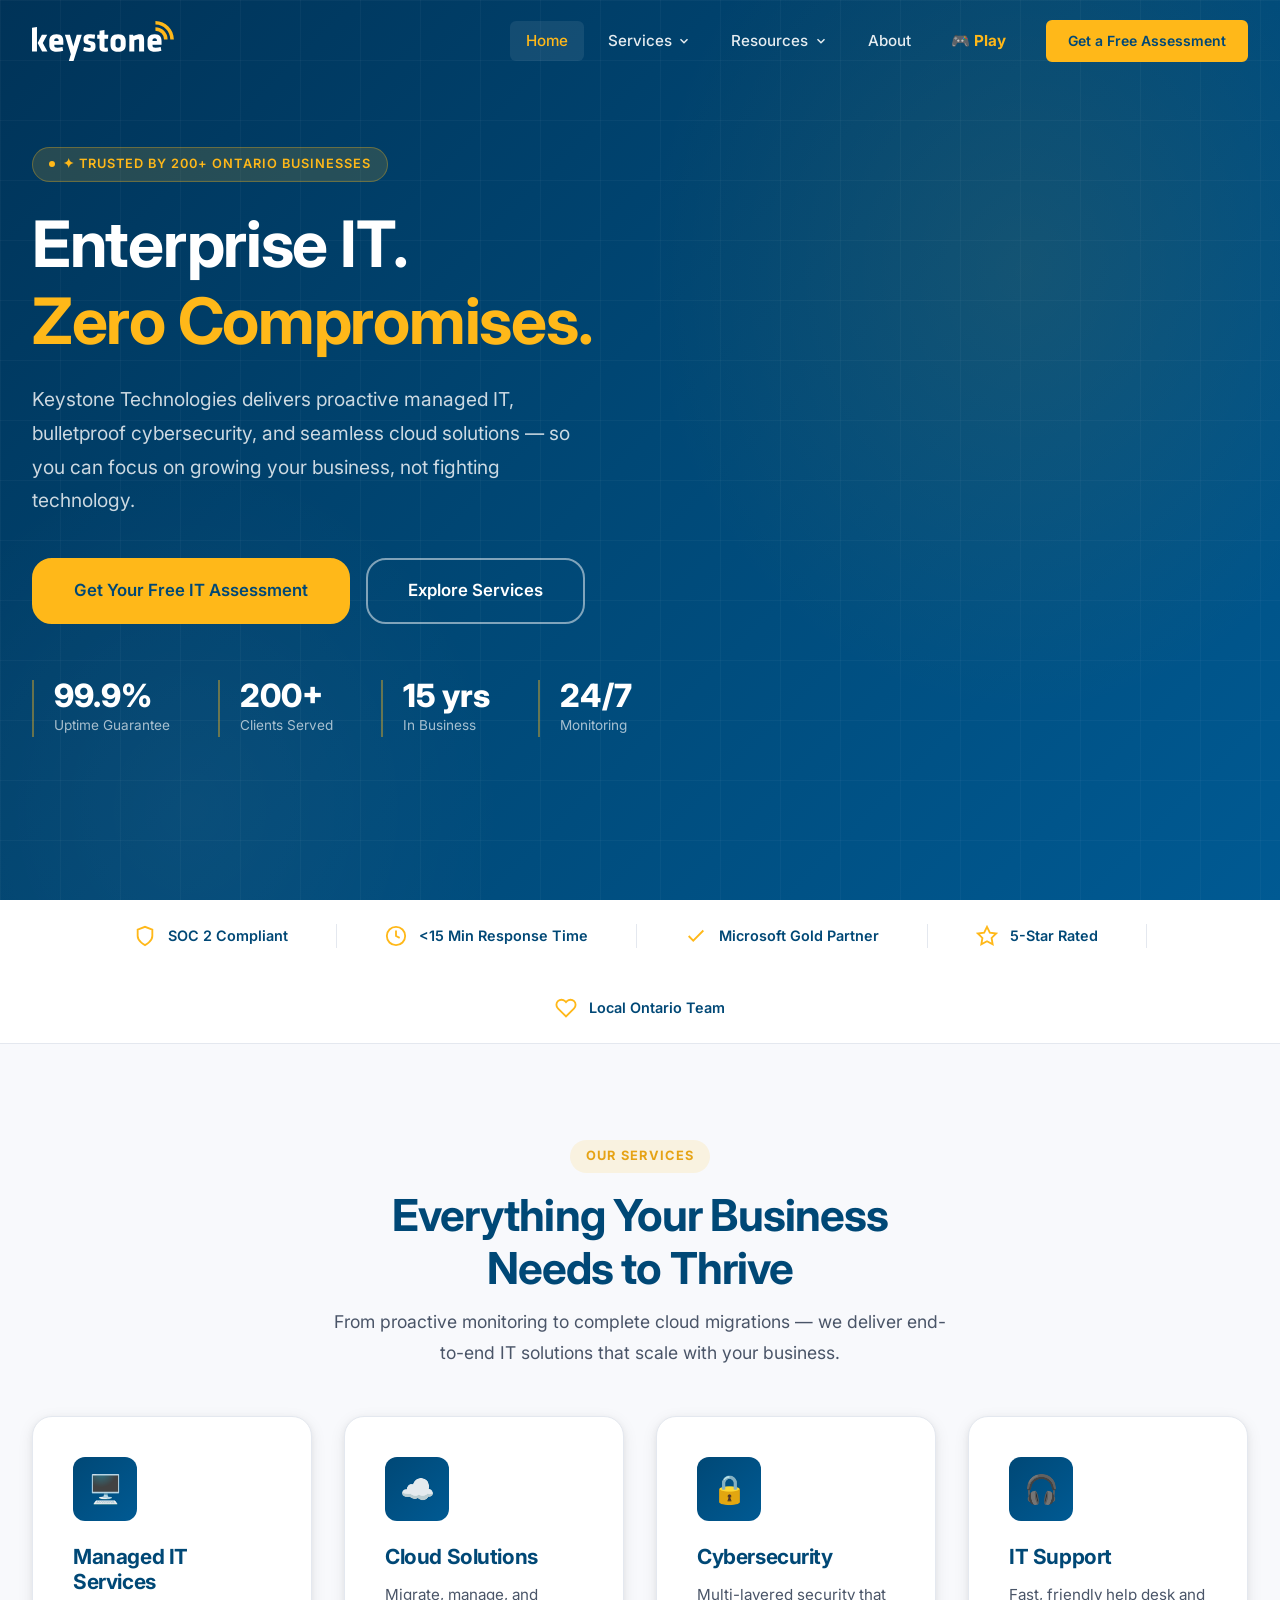
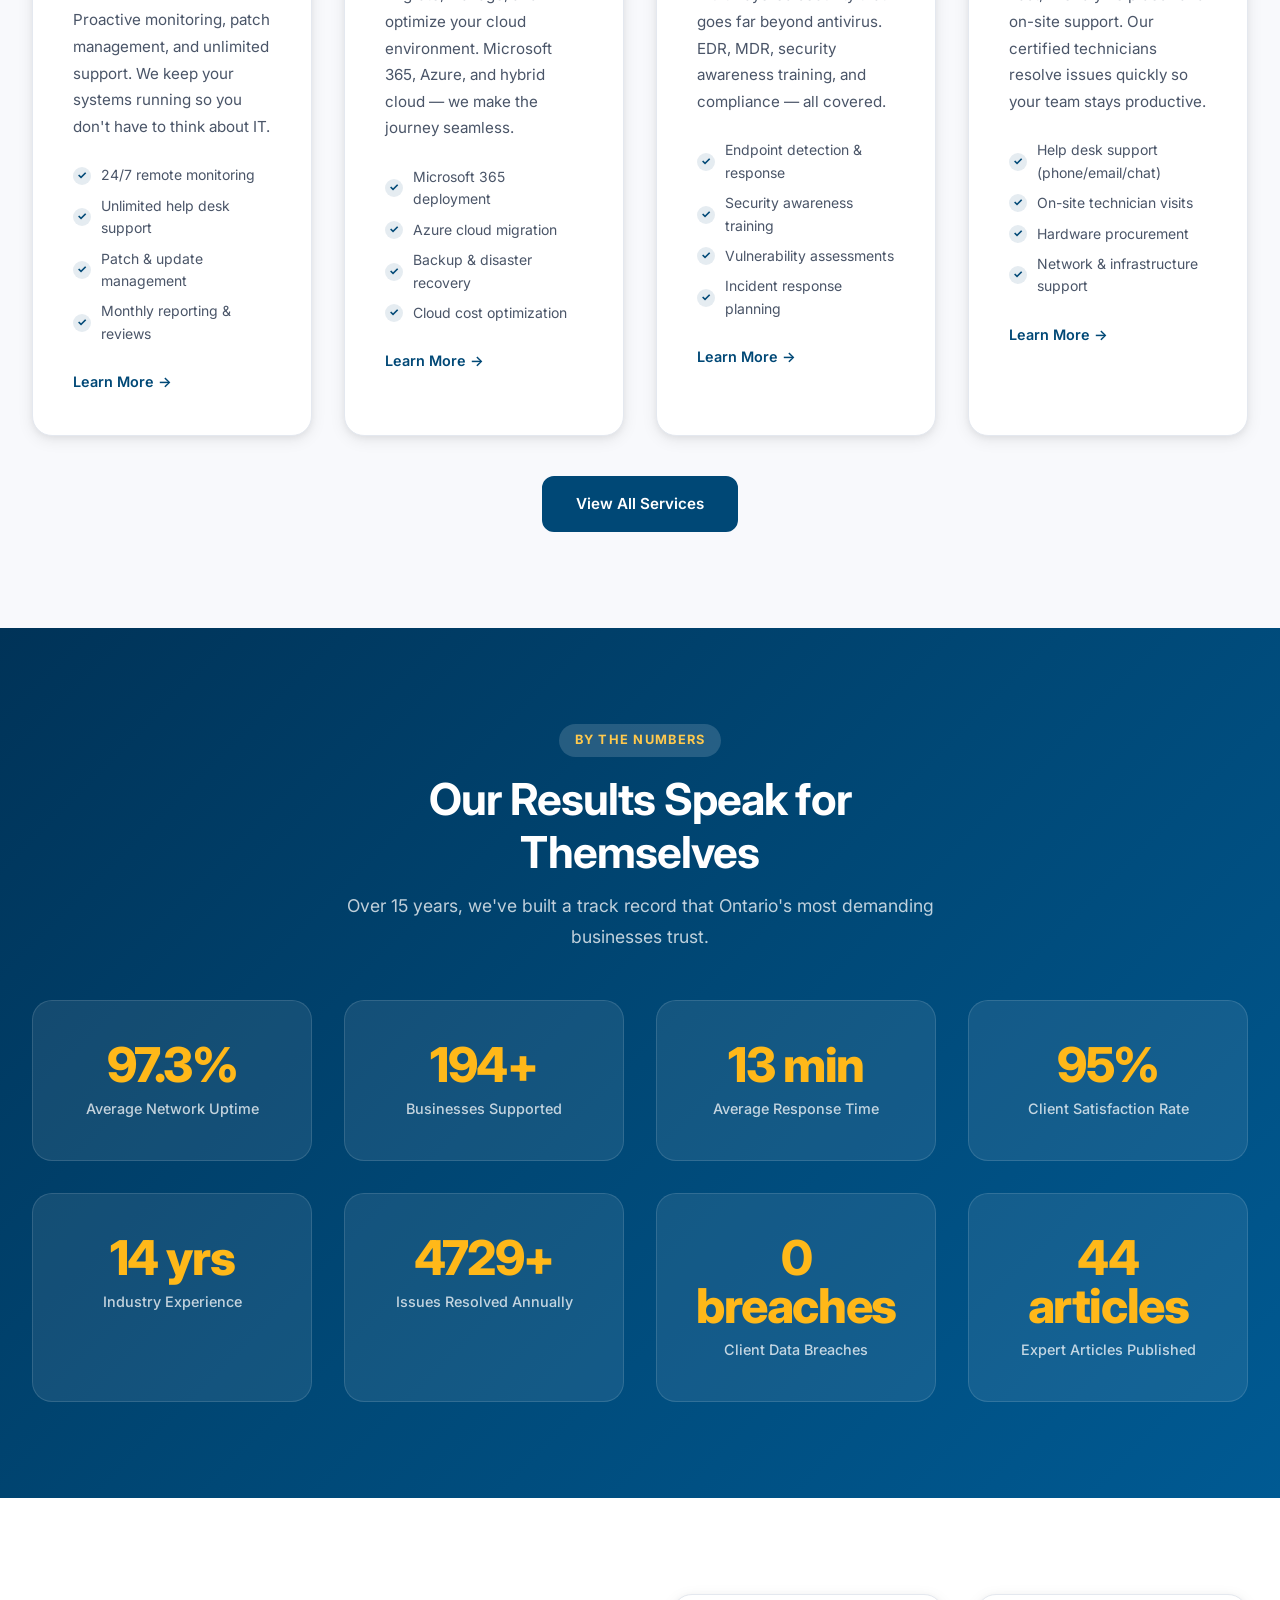
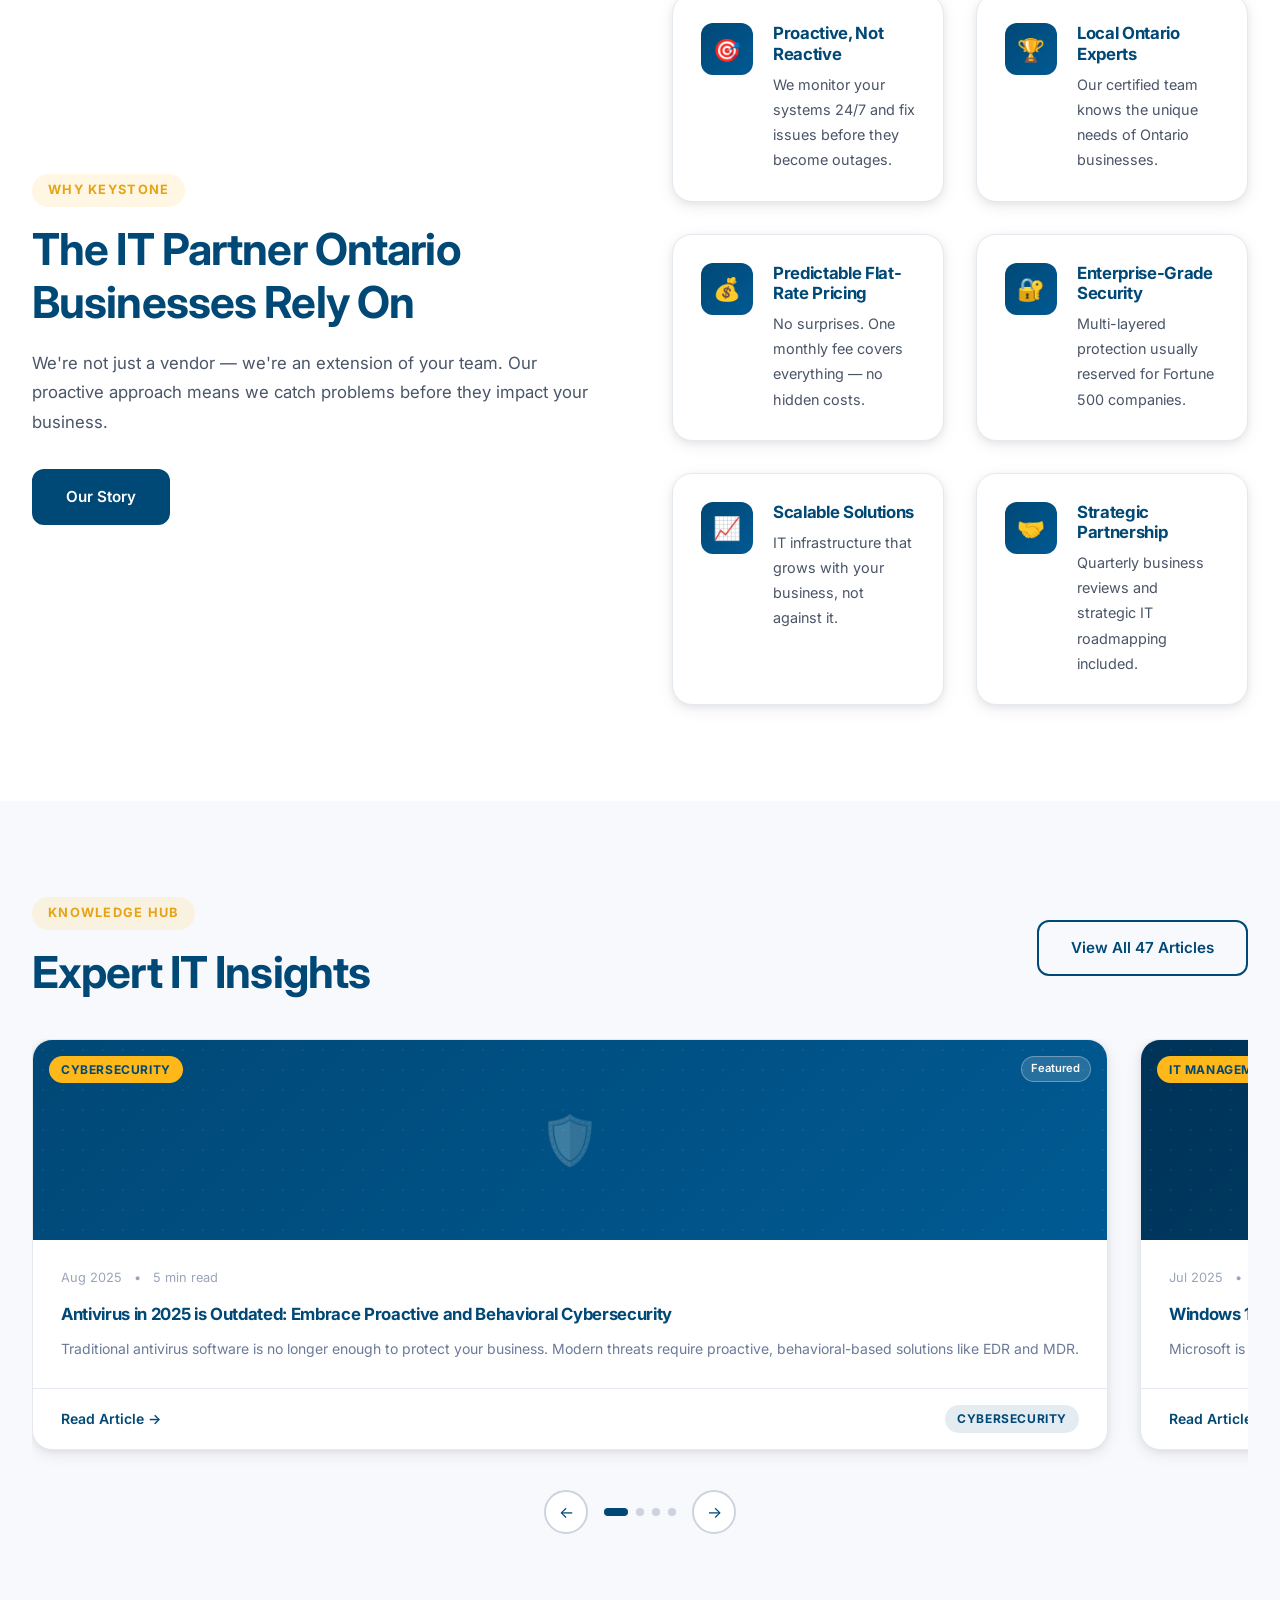
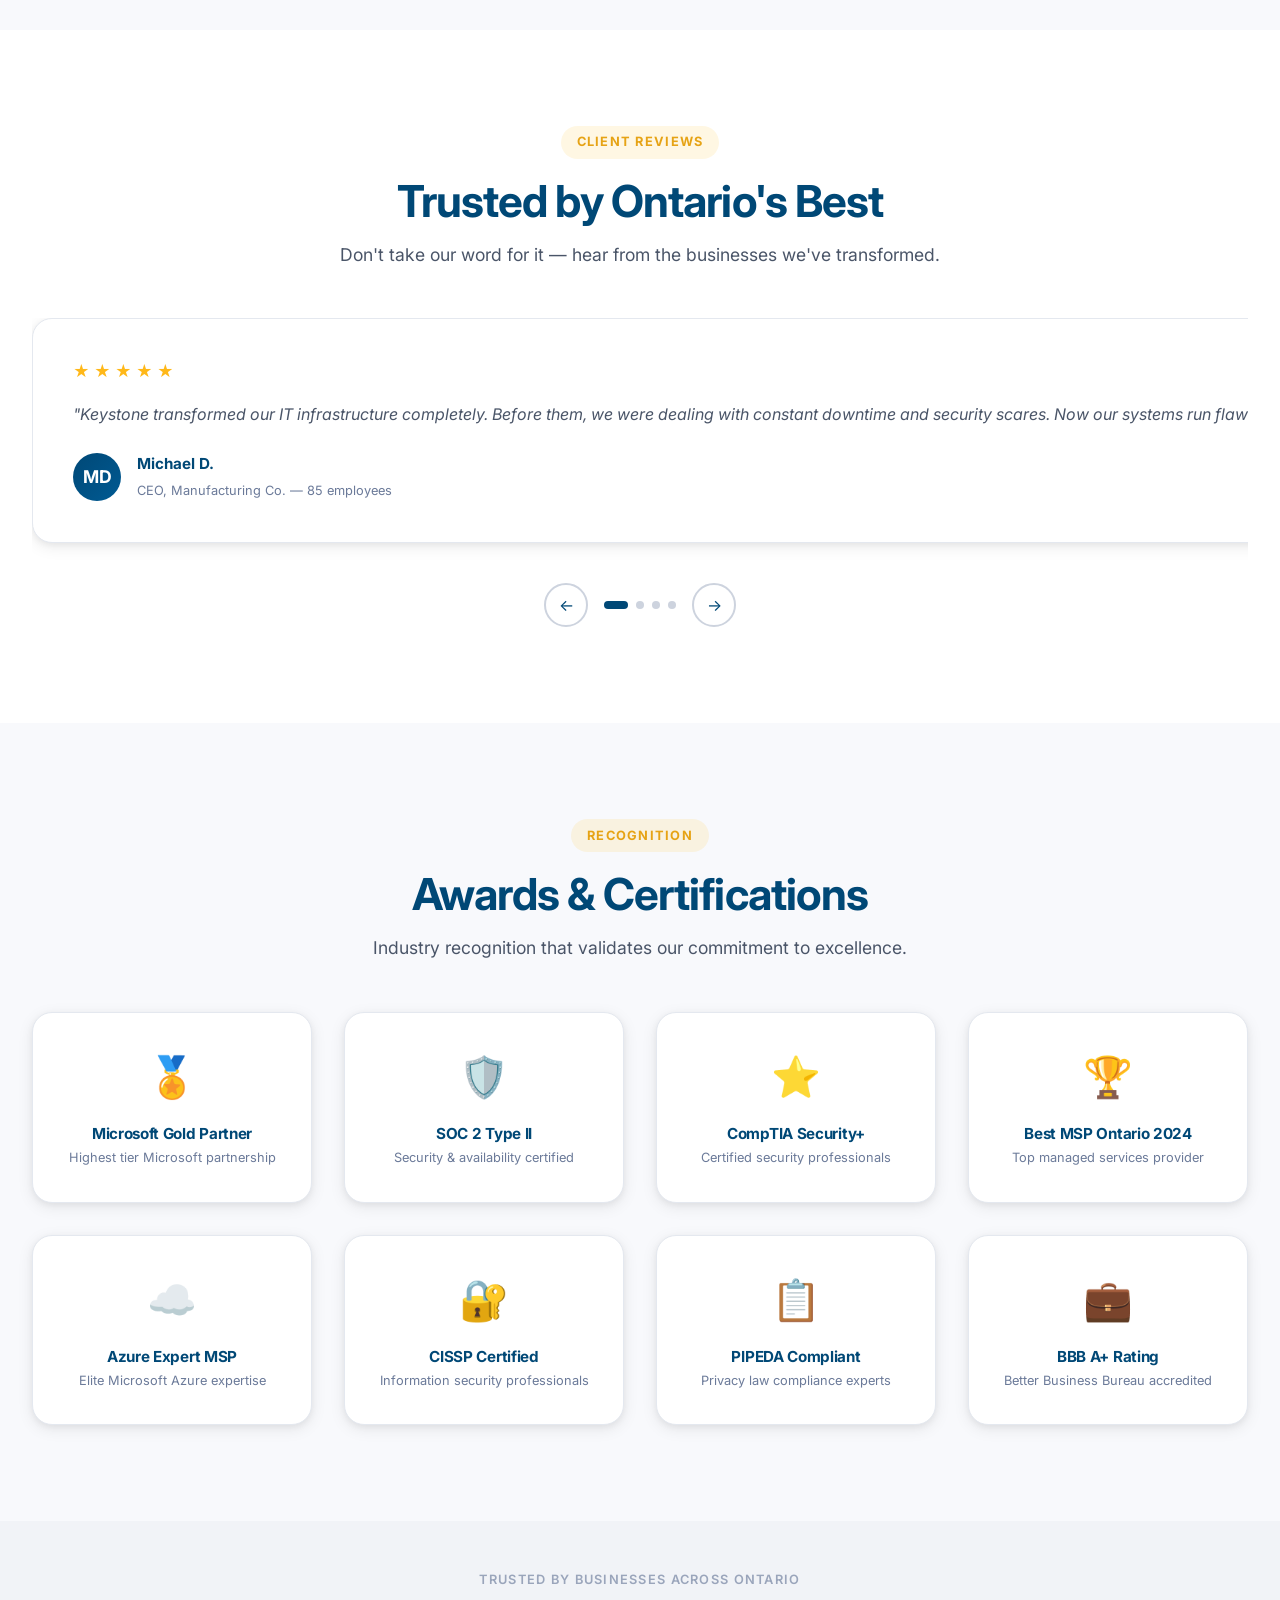
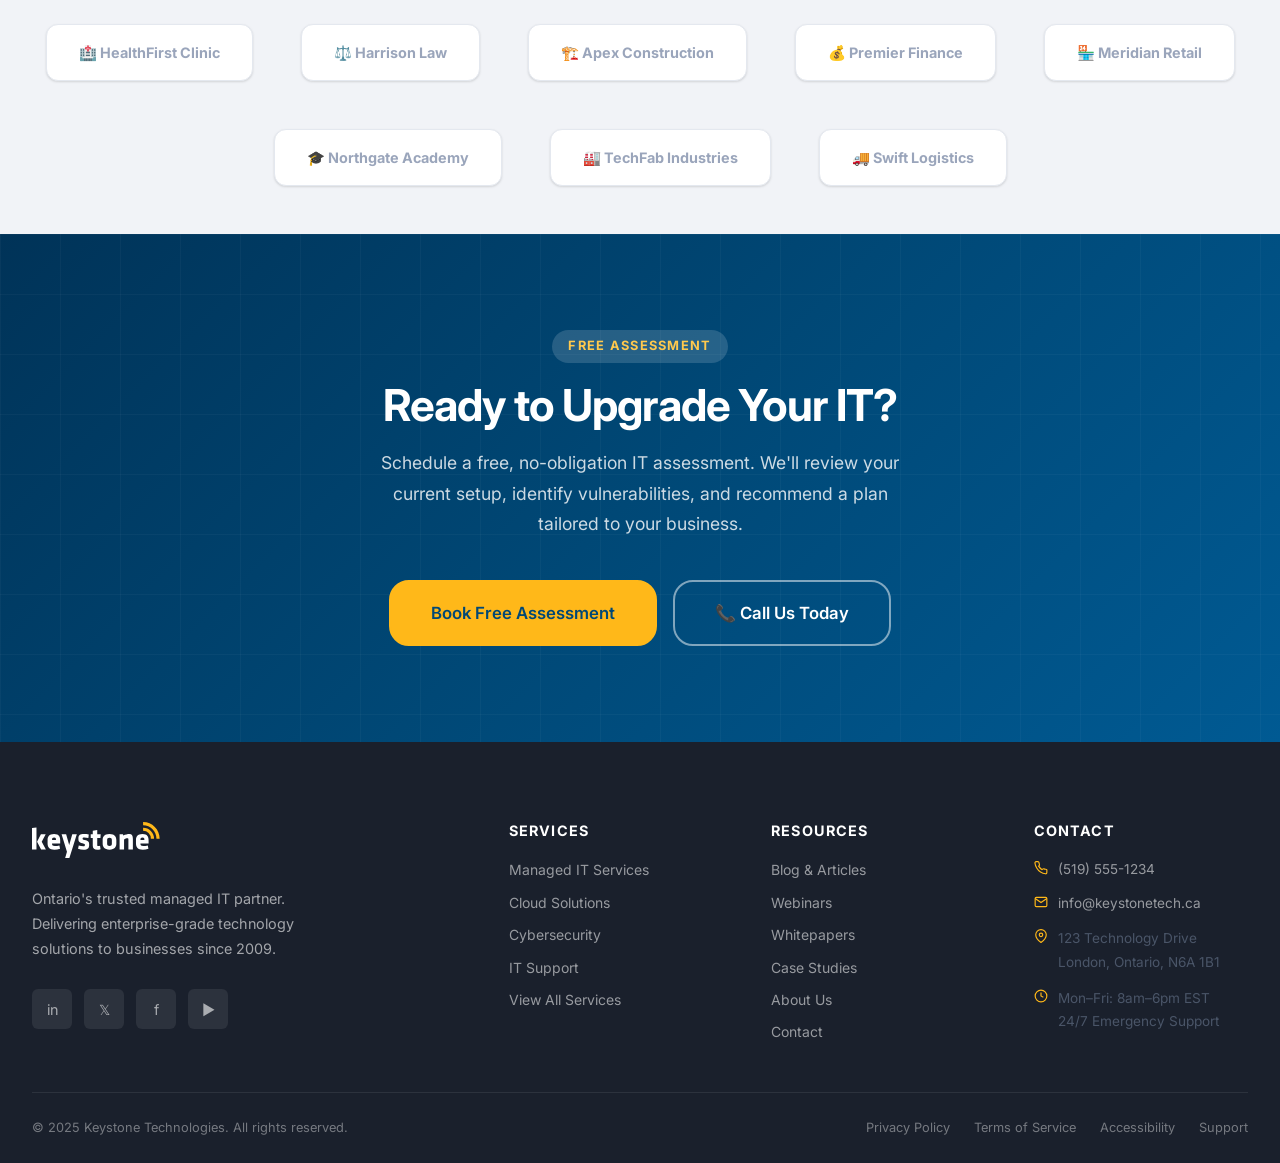
==== commit aa3c2c28: "Add Play link (Pac-Man game) to navigation bar" ====
--- a/index.html
+++ b/index.html
@@ -109,6 +109,9 @@
       <li class="nav-item">
         <a href="about.html" class="nav-link">About</a>
       </li>
+      <li class="nav-item">
+        <a href="pacman.html" class="nav-link" style="color: #ffb819; font-weight: 700; transition: all 0.3s;" onmouseover="this.style.textShadow='0 0 10px rgba(255, 184, 25, 0.6)'" onmouseout="this.style.textShadow='none'">🎮 Play</a>
+      </li>
       <li class="nav-item nav-cta">
         <a href="contact.html" class="btn btn-primary btn-sm">Get a Free Assessment</a>
       </li>
@@ -145,6 +148,9 @@
   </div>
   <div class="mobile-nav-item">
     <a href="about.html" class="mobile-nav-link">About</a>
+  </div>
+  <div class="mobile-nav-item">
+    <a href="pacman.html" class="mobile-nav-link" style="color: #ffb819; font-weight: 700;">🎮 Play Pac-Man</a>
   </div>
   <div class="mobile-nav-item">
     <a href="contact.html" class="mobile-nav-link">Contact</a>
